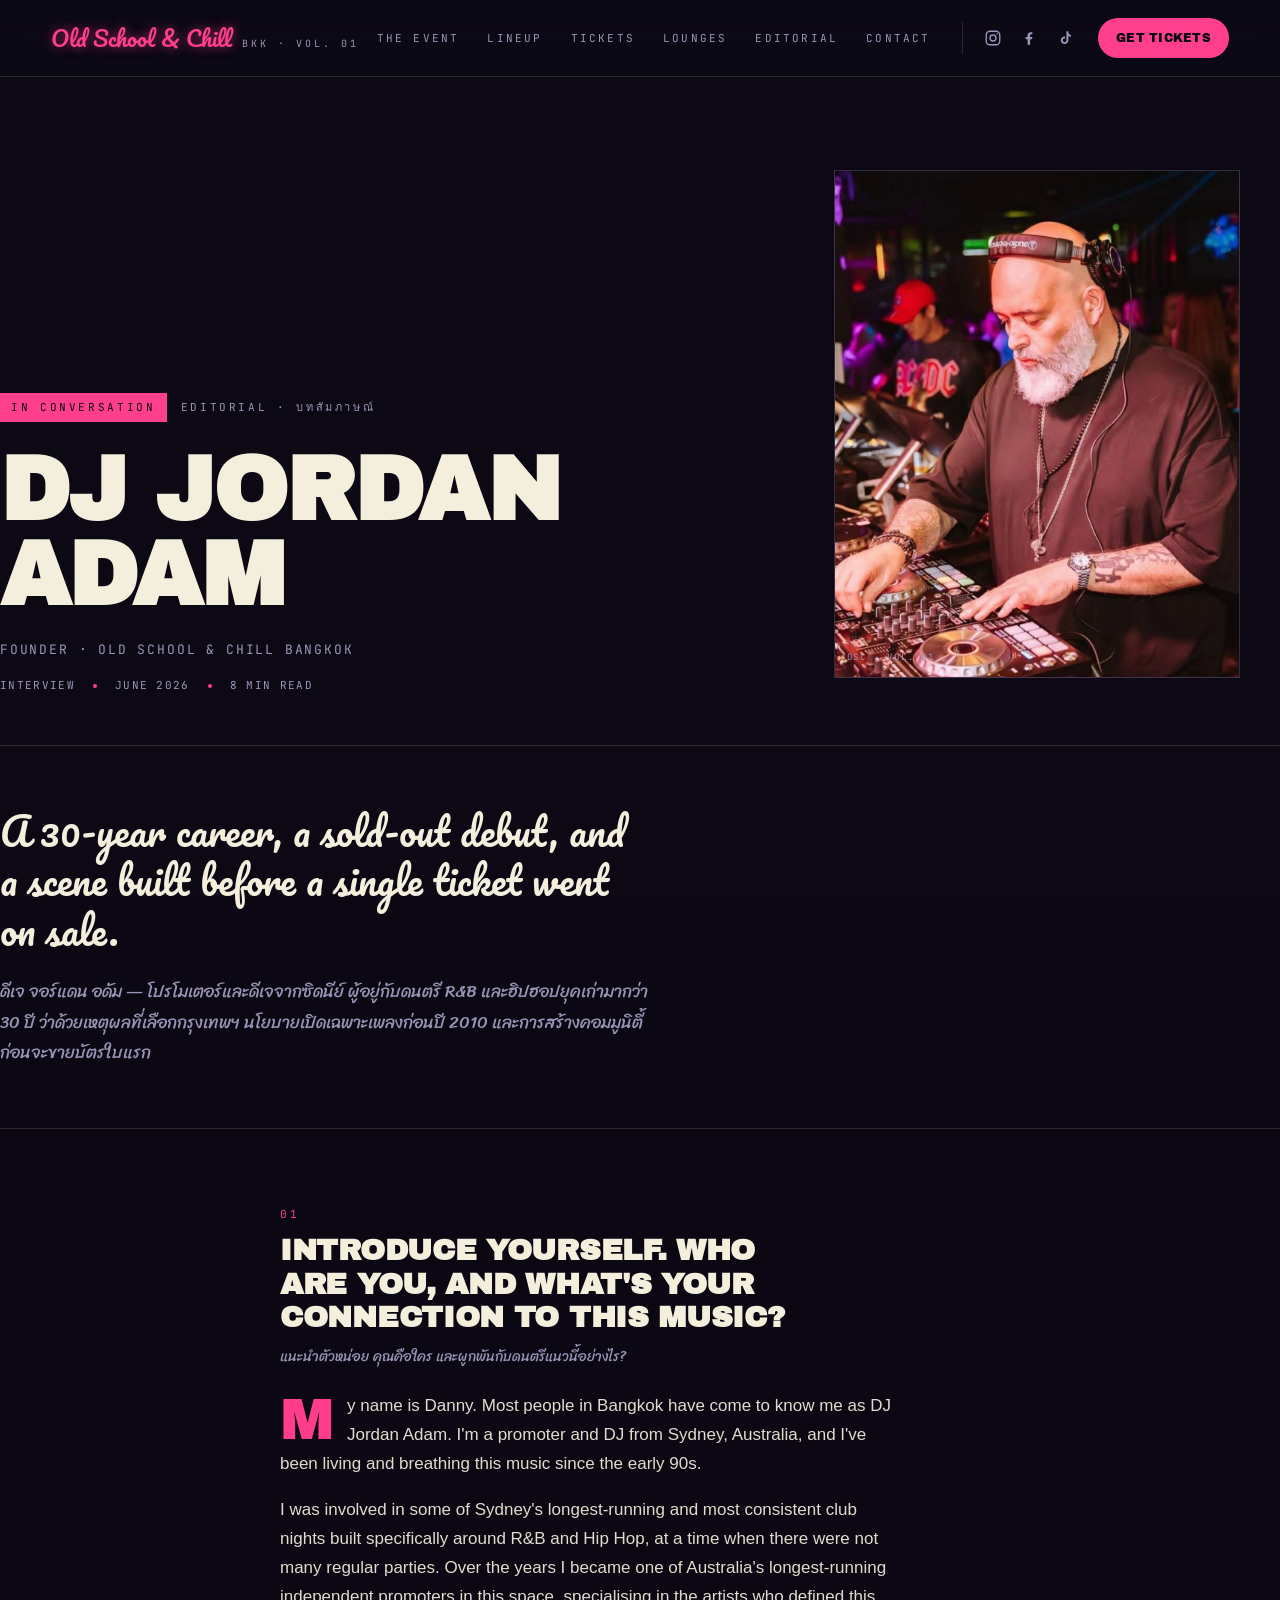
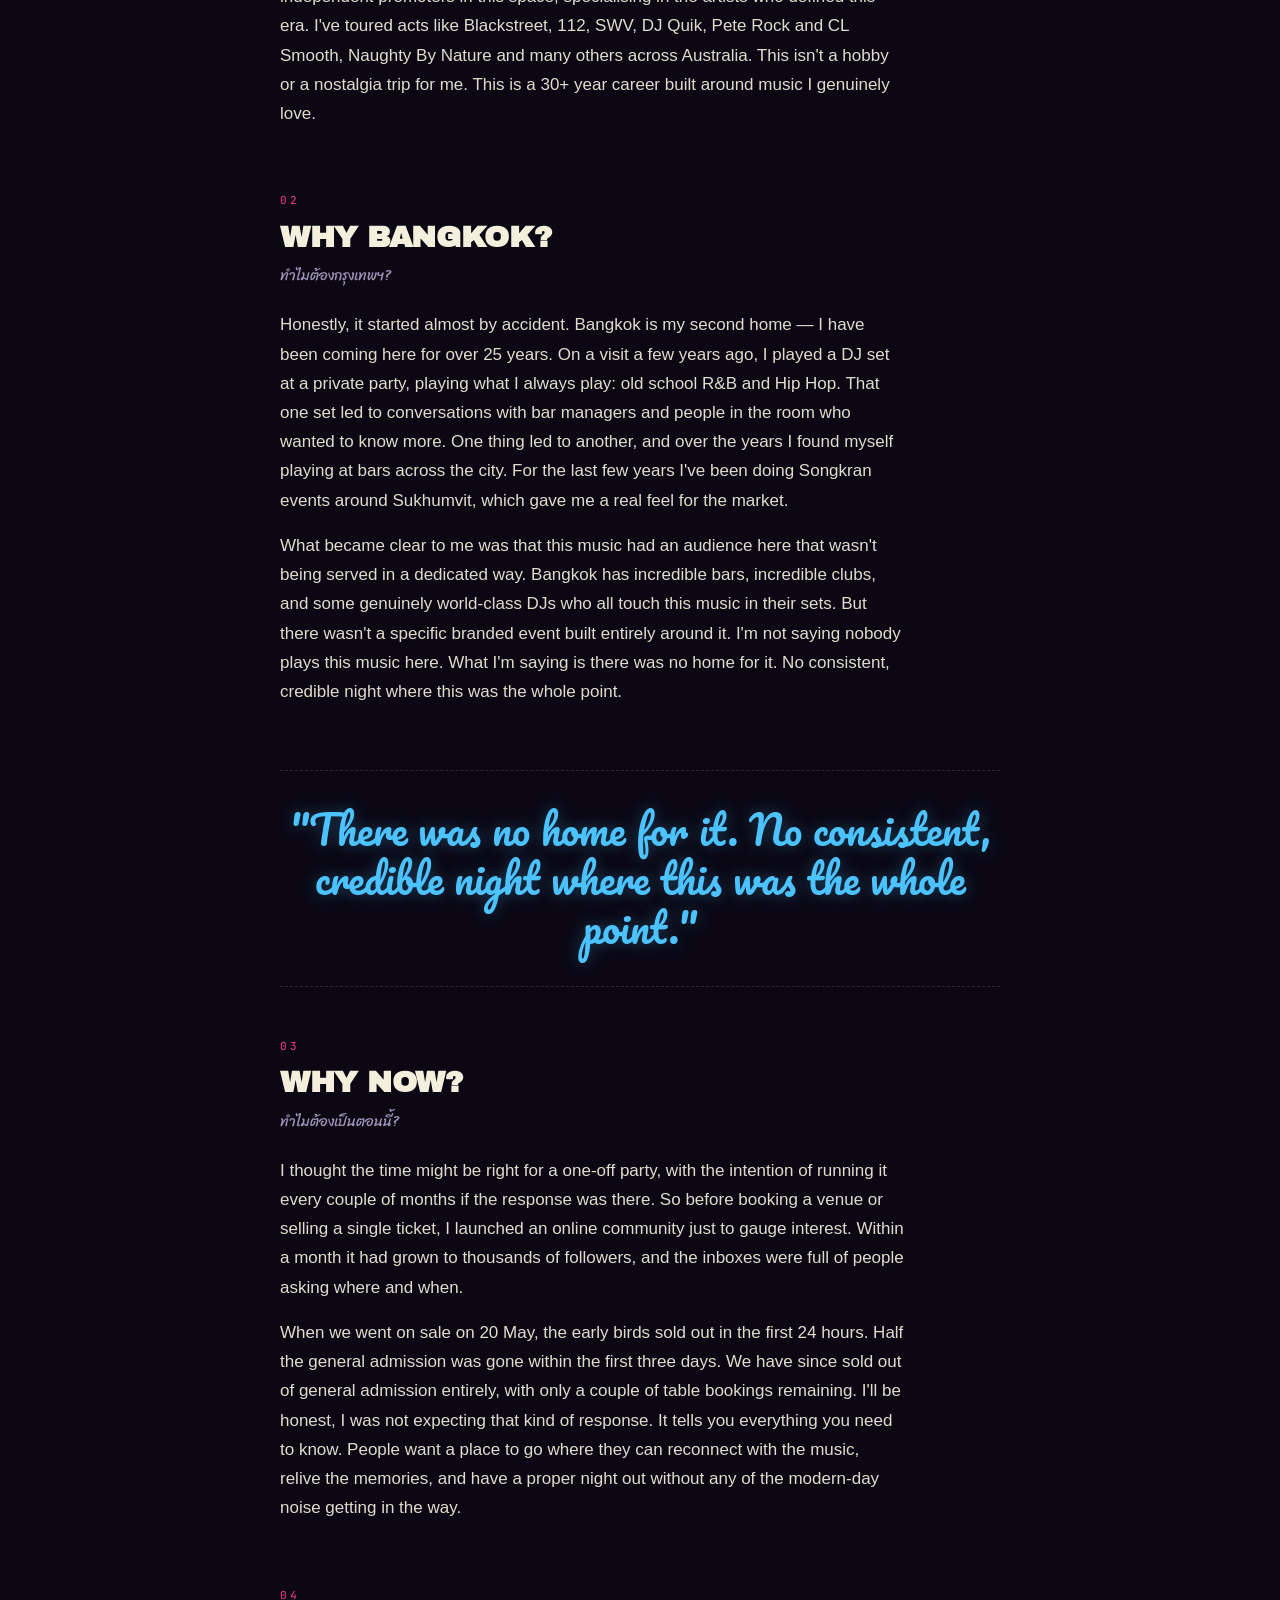
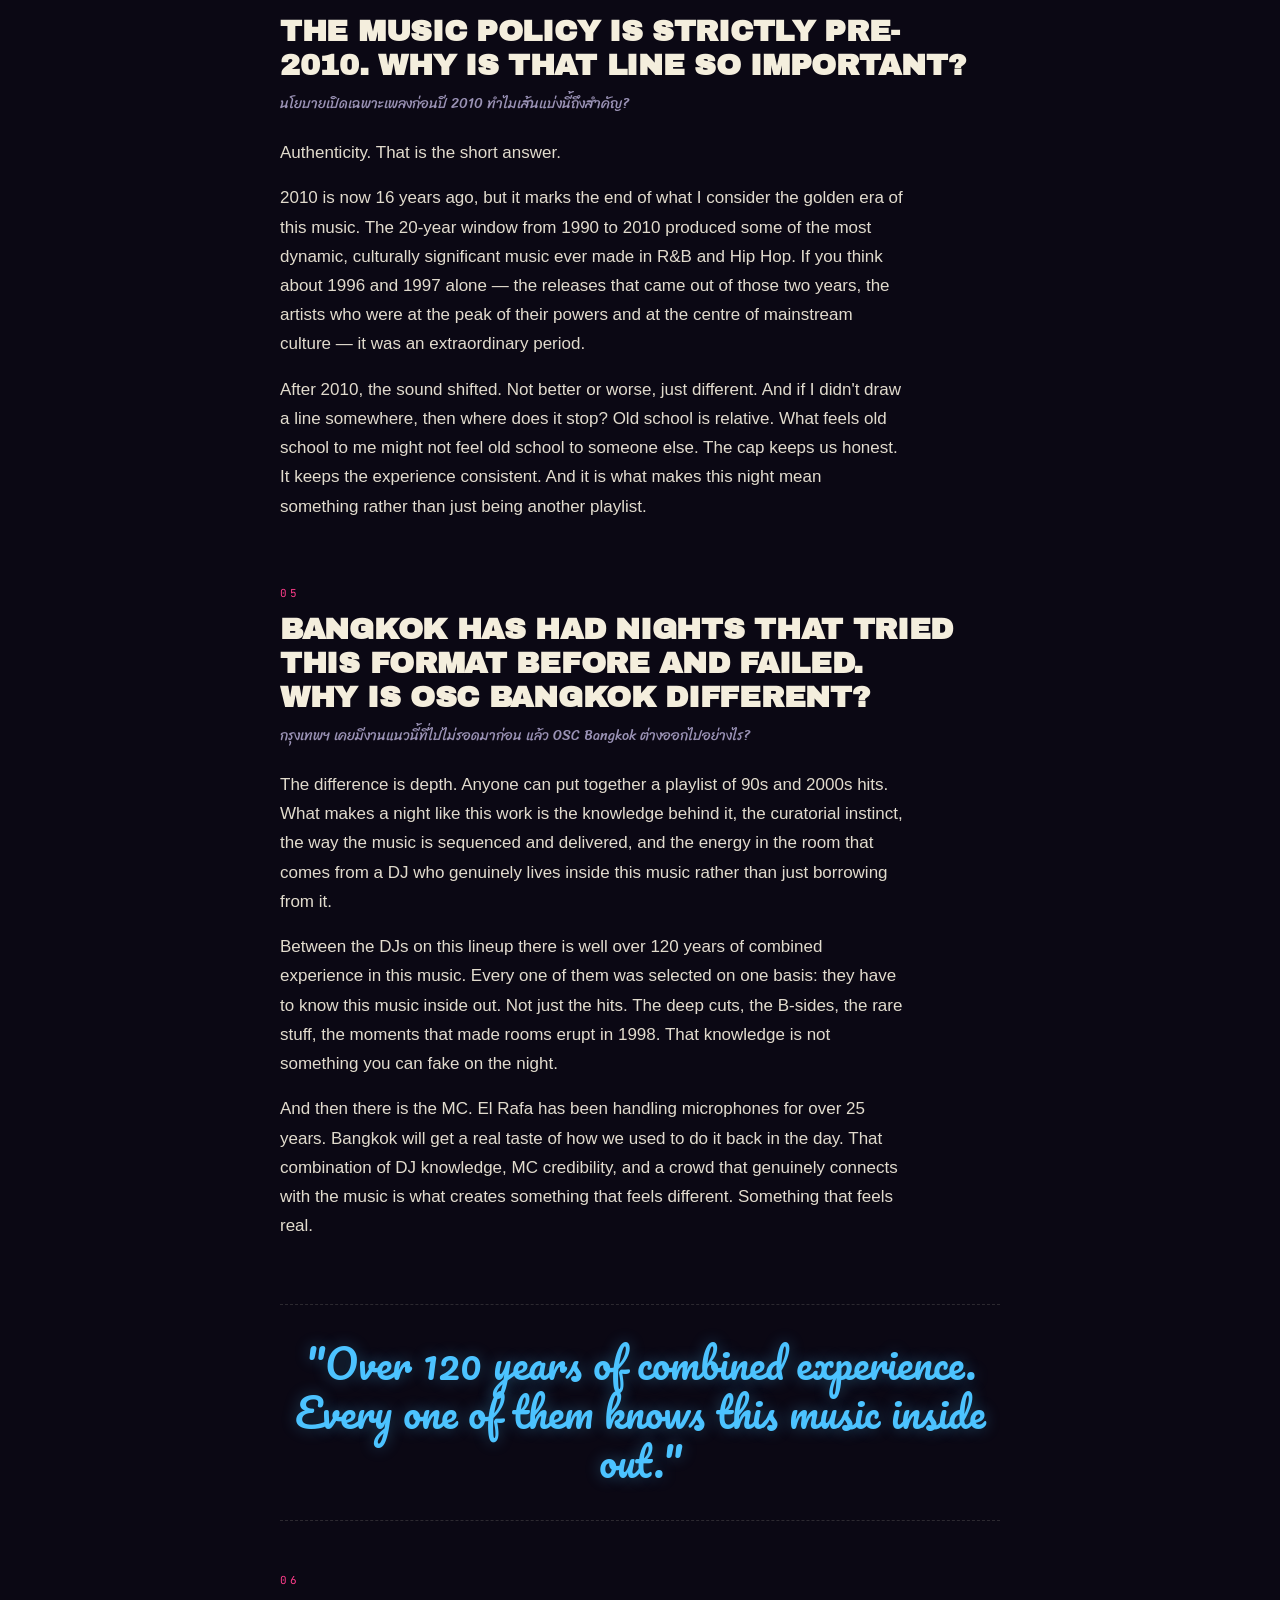
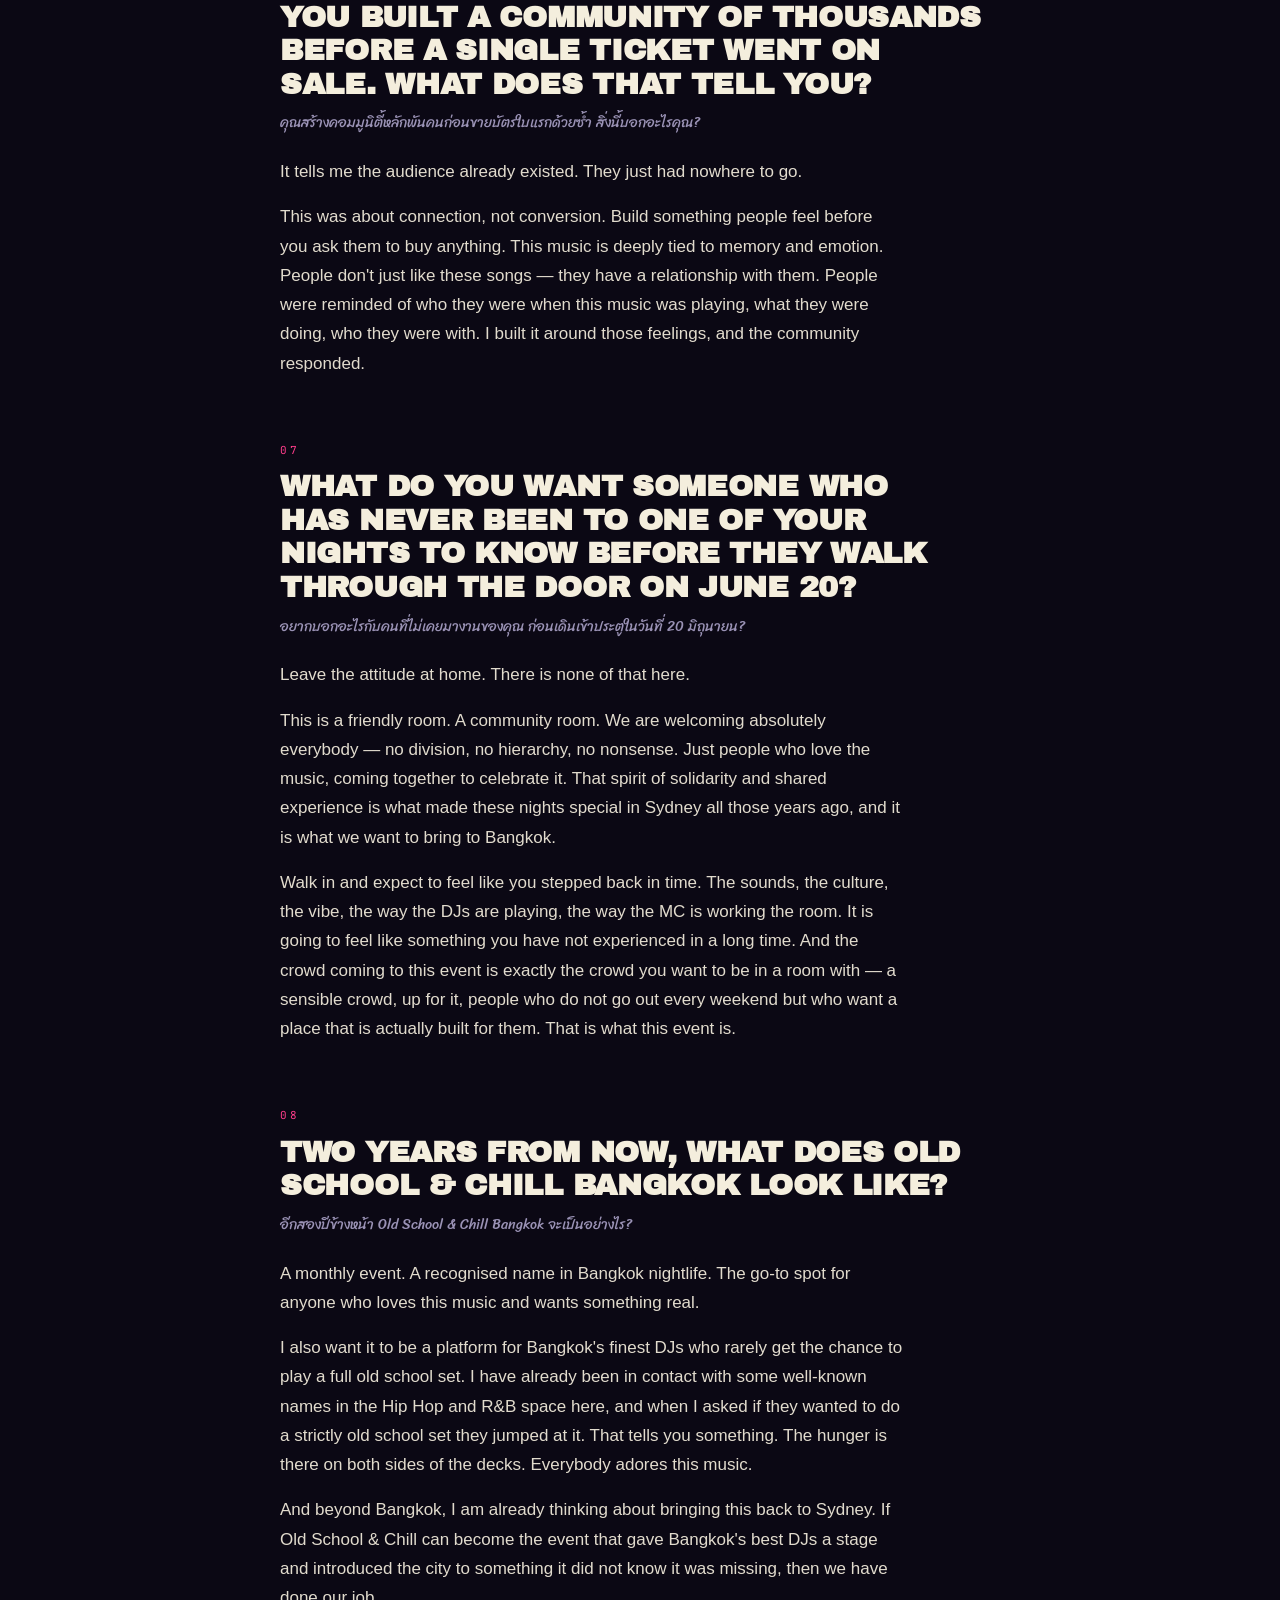
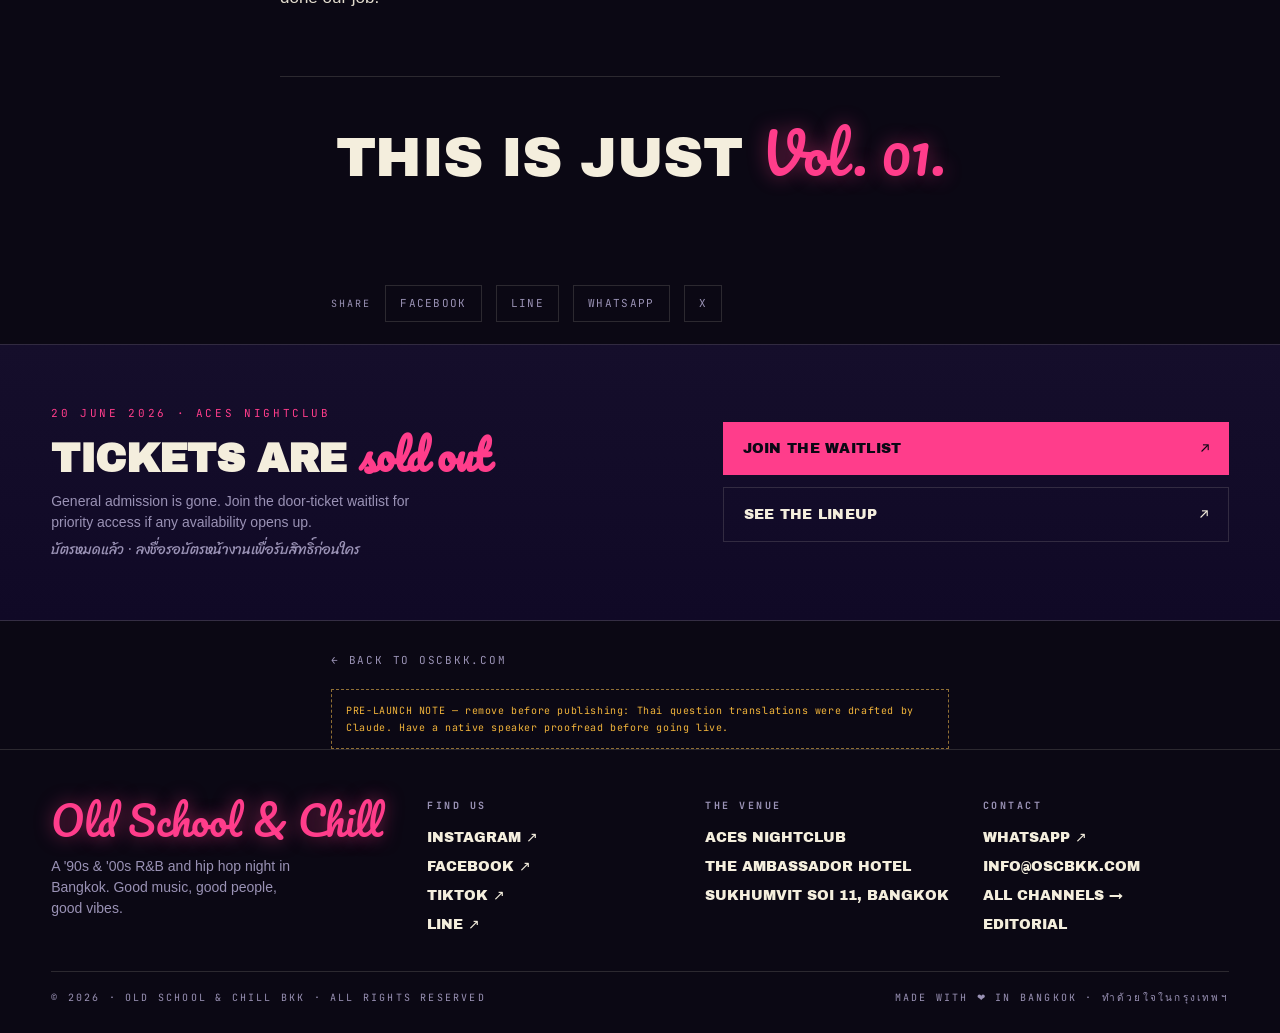
==== in-conversation.html @ 30280c10 "article fixed" ====
<!doctype html>
<html lang="en">
<head>
<meta charset="utf-8" />
<meta name="viewport" content="width=device-width, initial-scale=1" />
<title>In Conversation: DJ Jordan Adam · Old School &amp; Chill Bangkok</title>
<meta name="description" content="An interview with Danny Bazzi — DJ Jordan Adam — founder of Old School & Chill Bangkok. On a 30-year career, why Bangkok, the strictly pre-2010 music policy, and building a scene before selling a single ticket." />

<link rel="canonical" href="https://oscbkk.com/in-conversation" />

<!-- Favicon -->
<link rel="icon" type="image/svg+xml" href="assets/favicon.svg?v=3" />
<link rel="icon" type="image/png" sizes="32x32" href="assets/favicon-32.png?v=3" />
<link rel="apple-touch-icon" href="assets/apple-touch-icon.png?v=3" />
<link rel="mask-icon" href="assets/favicon.svg?v=3" color="#ff3d8b" />

<!-- Open Graph -->
<meta property="og:type" content="article" />
<meta property="og:site_name" content="Old School &amp; Chill BKK" />
<meta property="og:url" content="https://oscbkk.com/in-conversation" />
<meta property="og:title" content="In Conversation: DJ Jordan Adam — Founder, Old School &amp; Chill Bangkok" />
<meta property="og:description" content="On a 30-year career, why Bangkok, the strictly pre-2010 music policy, and building a scene before selling a single ticket." />
<meta property="og:image" content="https://oscbkk.com/assets/poster.png" />
<meta property="og:locale" content="en_US" />
<meta property="og:locale:alternate" content="th_TH" />

<meta name="twitter:card" content="summary_large_image" />
<meta name="twitter:title" content="In Conversation: DJ Jordan Adam — Founder, Old School &amp; Chill Bangkok" />
<meta name="twitter:description" content="On a 30-year career, why Bangkok, and the strictly pre-2010 music policy." />
<meta name="twitter:image" content="https://oscbkk.com/assets/poster.png" />

<meta name="theme-color" content="#0b0814" />

<link rel="preconnect" href="https://fonts.googleapis.com" />
<link rel="preconnect" href="https://fonts.gstatic.com" crossorigin />
<link href="https://fonts.googleapis.com/css2?family=Archivo+Black&family=Sriracha&family=Pacifico&family=JetBrains+Mono:wght@400;500&display=swap" rel="stylesheet" />

<link rel="stylesheet" href="styles.css" />

<!-- Meta Pixel -->
<script>
!function(f,b,e,v,n,t,s)
{if(f.fbq)return;n=f.fbq=function(){n.callMethod?
n.callMethod.apply(n,arguments):n.queue.push(arguments)};
if(!f._fbq)f._fbq=n;n.push=n;n.loaded=!0;n.version='2.0';
n.queue=[];t=b.createElement(e);t.async=!0;
t.src=v;s=b.getElementsByTagName(e)[0];
s.parentNode.insertBefore(t,s)}(window, document,'script',
'https://connect.facebook.net/en_US/fbevents.js');
fbq('init', '1342318294454589');
fbq('track', 'PageView');
</script>
<noscript><img height="1" width="1" style="display:none"
src="https://www.facebook.com/tr?id=1342318294454589&ev=PageView&noscript=1"
alt="" /></noscript>
<!-- End Meta Pixel -->

<style>
/* ====== EDITORIAL / IN CONVERSATION — page-scoped ====== */
.ed-wrap { max-width: 1320px; margin: 0 auto; padding: 0 var(--pad-x); }

/* progress bar */
.ed-progress {
  position: fixed; top: 0; left: 0; height: 3px; width: 0%;
  background: var(--accent);
  box-shadow: 0 0 12px color-mix(in srgb, var(--accent) 70%, transparent);
  z-index: 60;
  transition: width 0.1s linear;
}

/* ---- HERO ---- */
.ed-hero {
  display: grid;
  grid-template-columns: 1.5fr 1fr;
  gap: clamp(28px, 5vw, 72px);
  align-items: end;
  padding: clamp(40px, 6vw, 90px) 0 clamp(32px, 4vw, 56px);
  border-bottom: 1px solid var(--line);
}
@media (max-width: 880px) { .ed-hero { grid-template-columns: 1fr; gap: 28px; } }

.ed-hero__eyebrow {
  display: flex; align-items: center; gap: 14px; flex-wrap: wrap;
  margin-bottom: 26px;
}
.ed-hero__eyebrow .tag {
  font-family: "JetBrains Mono", monospace;
  font-size: 11px; letter-spacing: 0.24em; text-transform: uppercase;
  color: #0b0814; background: var(--accent); padding: 6px 11px;
}
.ed-hero__eyebrow .ser {
  font-family: "JetBrains Mono", monospace;
  font-size: 11px; letter-spacing: 0.24em; text-transform: uppercase;
  color: var(--ink-dim);
}
.ed-hero__title {
  font-family: "Archivo Black", sans-serif;
  text-transform: uppercase;
  font-size: clamp(40px, 7vw, 92px);
  line-height: 0.95;
  letter-spacing: -0.02em;
  margin: 0;
  text-wrap: balance;
}
.ed-hero__title em {
  font-family: "Pacifico", cursive;
  font-style: normal;
  text-transform: none;
  display: block;
  font-size: 0.62em;
  letter-spacing: 0;
  color: var(--accent);
  text-shadow: 0 0 22px color-mix(in srgb, var(--accent) 45%, transparent);
  margin-top: 0.12em;
}
.ed-hero__role {
  font-family: "JetBrains Mono", monospace;
  font-size: 13px; letter-spacing: 0.14em; text-transform: uppercase;
  color: var(--ink-dim);
  margin: 22px 0 0;
}
.ed-hero__byline {
  display: flex; gap: 18px; flex-wrap: wrap; align-items: center;
  margin-top: 18px;
  font-family: "JetBrains Mono", monospace;
  font-size: 11px; letter-spacing: 0.12em; text-transform: uppercase;
  color: var(--ink-dim);
}
.ed-hero__byline .dot { width: 4px; height: 4px; border-radius: 50%; background: var(--accent); }

/* portrait placeholder */
.ed-portrait {
  position: relative;
  aspect-ratio: 4 / 5;
  border: 1px solid var(--line);
  background:
    radial-gradient(120% 90% at 50% 0%, rgba(255,61,139,0.10), transparent 60%),
    linear-gradient(180deg, #181030, #0e0a20);
  display: grid; place-items: center; text-align: center;
  overflow: hidden;
}
.ed-portrait img { position: absolute; inset: 0; width: 100%; height: 100%; object-fit: cover; }
.ed-portrait__ph {
  display: flex; flex-direction: column; align-items: center; gap: 10px; padding: 20px;
}
.ed-portrait__ph .mk {
  font-family: "Archivo Black", sans-serif; text-transform: uppercase;
  font-size: 13px; letter-spacing: 0.06em; color: var(--ink);
}
.ed-portrait__ph .sub {
  font-family: "JetBrains Mono", monospace; font-size: 10px;
  letter-spacing: 0.18em; text-transform: uppercase; color: var(--ink-dim);
  max-width: 22ch; line-height: 1.6;
}
.ed-portrait__corner {
  position: absolute; bottom: 12px; left: 12px;
  font-family: "JetBrains Mono", monospace; font-size: 9px;
  letter-spacing: 0.2em; text-transform: uppercase; color: var(--ink-dim);
}

/* ---- STANDFIRST ---- */
.ed-standfirst {
  padding: clamp(34px, 5vw, 60px) 0;
  border-bottom: 1px solid var(--line);
}
.ed-standfirst p {
  max-width: 30ch;
  font-family: "Pacifico", cursive;
  font-size: clamp(22px, 3vw, 38px);
  line-height: 1.3;
  color: var(--ink);
  margin: 0;
}
.ed-standfirst .th {
  font-family: "Sriracha", cursive;
  font-size: clamp(14px, 1.6vw, 17px);
  line-height: 1.8;
  color: var(--ink-dim);
  max-width: 60ch;
  margin: 22px 0 0;
}

/* ---- ARTICLE BODY ---- */
.ed-article {
  max-width: 720px;
  margin: 0 auto;
  padding: clamp(40px, 6vw, 80px) 0 clamp(48px, 6vw, 90px);
}
.ed-qa { margin-bottom: clamp(40px, 5vw, 64px); }
.ed-qa:last-of-type { margin-bottom: 0; }

.ed-q {
  position: relative;
  padding-left: 0;
  margin: 0 0 22px;
}
.ed-q__num {
  font-family: "JetBrains Mono", monospace;
  font-size: 11px; letter-spacing: 0.24em; text-transform: uppercase;
  color: var(--accent);
  display: block; margin-bottom: 12px;
}
.ed-q__en {
  font-family: "Archivo Black", sans-serif;
  text-transform: uppercase;
  font-size: clamp(21px, 2.6vw, 30px);
  line-height: 1.12;
  letter-spacing: -0.01em;
  color: var(--ink);
  margin: 0;
  text-wrap: balance;
}
.ed-q__th {
  font-family: "Sriracha", cursive;
  font-size: 14px; line-height: 1.7;
  color: var(--ink-dim);
  margin: 10px 0 0;
}
.ed-a p {
  font-size: 17px;
  line-height: 1.72;
  color: color-mix(in srgb, var(--ink) 92%, transparent);
  margin: 0 0 16px;
  max-width: 66ch;
}
.ed-a p:last-child { margin-bottom: 0; }
.ed-a strong { font-family: "Archivo Black", sans-serif; font-weight: 400; }

/* lead-in cap on first answer line */
.ed-a--lead > p:first-child::first-letter {
  font-family: "Archivo Black", sans-serif;
  font-size: 3.4em;
  line-height: 0.78;
  float: left;
  padding: 6px 12px 0 0;
  color: var(--accent);
}

/* pull quote */
.ed-pull {
  margin: clamp(34px, 4vw, 52px) 0;
  padding: clamp(22px, 3vw, 34px) 0;
  border-top: 1px dashed var(--line);
  border-bottom: 1px dashed var(--line);
  text-align: center;
}
.ed-pull p {
  font-family: "Pacifico", cursive;
  font-size: clamp(24px, 3.4vw, 40px);
  line-height: 1.22;
  color: var(--accent-2);
  text-shadow: 0 0 16px color-mix(in srgb, var(--accent-2) 32%, transparent);
  margin: 0;
  max-width: none;
}

/* closing flourish */
.ed-close {
  text-align: center;
  padding: clamp(30px, 4vw, 48px) 0 0;
  margin-top: clamp(34px, 4vw, 52px);
  border-top: 1px solid var(--line);
}
.ed-close .big {
  font-family: "Archivo Black", sans-serif;
  text-transform: uppercase;
  font-size: clamp(28px, 4.5vw, 56px);
  line-height: 0.98;
  letter-spacing: -0.01em;
  margin: 0;
}
.ed-close .big em {
  font-family: "Pacifico", cursive; font-style: normal; text-transform: none;
  color: var(--accent);
  text-shadow: 0 0 20px color-mix(in srgb, var(--accent) 45%, transparent);
}

/* ---- FACT / CTA BAND ---- */
.ed-cta {
  border-top: 1px solid var(--line);
  border-bottom: 1px solid var(--line);
  background: linear-gradient(180deg, #150e2b, #100926);
}
.ed-cta__inner {
  max-width: 1320px; margin: 0 auto; padding: clamp(36px, 5vw, 60px) var(--pad-x);
  display: grid; grid-template-columns: 1.2fr 1fr; gap: clamp(28px, 5vw, 64px);
  align-items: center;
}
@media (max-width: 820px) { .ed-cta__inner { grid-template-columns: 1fr; gap: 26px; } }
.ed-cta__k {
  font-family: "JetBrains Mono", monospace; font-size: 11px;
  letter-spacing: 0.24em; text-transform: uppercase; color: var(--accent);
  margin-bottom: 14px;
}
.ed-cta__h {
  font-family: "Archivo Black", sans-serif; text-transform: uppercase;
  font-size: clamp(24px, 3.4vw, 40px); line-height: 1.0; letter-spacing: -0.01em;
  margin: 0 0 12px;
}
.ed-cta__h em { font-family: "Pacifico", cursive; font-style: normal; text-transform: none; color: var(--accent); }
.ed-cta__sub { color: var(--ink-dim); font-size: 14px; margin: 0; max-width: 46ch; }
.ed-cta__sub .th { font-family: "Sriracha", cursive; display: block; margin-top: 6px; }
.ed-cta__btns { display: flex; flex-direction: column; gap: 12px; }
.ed-btn {
  display: flex; align-items: center; justify-content: space-between; gap: 14px;
  font-family: "Archivo Black", sans-serif; text-transform: uppercase;
  font-size: 14px; letter-spacing: 0.02em;
  padding: 16px 20px;
  transition: transform 0.15s, filter 0.15s;
}
.ed-btn--primary { background: var(--accent); color: #0b0814; }
.ed-btn--primary:hover { filter: brightness(1.08); transform: translateY(-1px); }
.ed-btn--ghost { border: 1px solid var(--line); color: var(--ink); }
.ed-btn--ghost:hover { border-color: var(--accent); color: var(--accent); }
.ed-btn .arr { font-family: "JetBrains Mono", monospace; }

/* details rail */
.ed-facts { display: flex; flex-direction: column; }
.ed-fact {
  display: grid; grid-template-columns: 92px 1fr; gap: 14px;
  padding: 9px 0; border-bottom: 1px dashed var(--line);
}
.ed-fact:last-child { border-bottom: 0; }
.ed-fact .k {
  font-family: "JetBrains Mono", monospace; font-size: 10px;
  letter-spacing: 0.2em; text-transform: uppercase; color: var(--ink-dim); align-self: center;
}
.ed-fact .v { font-size: 13px; color: var(--ink); line-height: 1.4; }

/* share row */
.ed-share {
  display: flex; align-items: center; gap: 14px; flex-wrap: wrap;
  max-width: 720px; margin: 0 auto;
  padding: 22px var(--pad-x);
}
.ed-share .lbl {
  font-family: "JetBrains Mono", monospace; font-size: 10px;
  letter-spacing: 0.2em; text-transform: uppercase; color: var(--ink-dim);
}
.ed-share a {
  font-family: "JetBrains Mono", monospace; font-size: 11px;
  letter-spacing: 0.12em; text-transform: uppercase; color: var(--ink-dim);
  padding: 9px 14px; border: 1px solid var(--line);
  transition: color 0.15s, border-color 0.15s;
}
.ed-share a:hover { color: var(--accent); border-color: var(--accent); }

/* back link */
.ed-back {
  max-width: 720px; margin: 0 auto; padding: 26px var(--pad-x) 0;
}
.ed-back a {
  font-family: "JetBrains Mono", monospace; font-size: 11px;
  letter-spacing: 0.16em; text-transform: uppercase; color: var(--ink-dim);
  transition: color 0.15s;
}
.ed-back a:hover { color: var(--accent); }

/* proofing note (remove before launch) */
.ed-proof {
  max-width: 720px; margin: 0 auto; padding: 0 var(--pad-x);
}
.ed-proof span {
  display: block; margin-top: 18px; padding: 12px 14px;
  border: 1px dashed color-mix(in srgb, var(--gold) 50%, var(--line));
  font-family: "JetBrains Mono", monospace; font-size: 10px;
  letter-spacing: 0.06em; line-height: 1.7; color: var(--gold);
}
</style>
</head>
<body>

<div class="ed-progress" id="edProgress"></div>

<!-- NAV (mirrors main site, links resolve back to index.html) -->
<nav class="nav">
  <a class="nav__brand" href="index.html" style="display:flex;align-items:baseline;gap:10px;">
    <span class="mark">Old School &amp; Chill</span>
    <span class="sub">BKK · Vol. 01</span>
  </a>
  <div class="nav__links">
    <a href="index.html#night">The Event</a>
    <a href="index.html#lineup">Lineup</a>
    <a href="index.html#tickets">Tickets</a>
    <a href="index.html#lounges">Lounges</a>
    <a href="in-conversation.html" aria-current="page">Editorial</a>
    <a href="index.html#contact">Contact</a>
  </div>
  <div class="nav__socials" aria-label="Follow us">
    <a class="nav__social" href="https://instagram.com/oldschoolchillbkk" target="_blank" rel="noopener" aria-label="Instagram">
      <svg width="18" height="18" viewBox="0 0 24 24" fill="none" stroke="currentColor" stroke-width="1.8" aria-hidden="true">
        <rect x="3" y="3" width="18" height="18" rx="5"></rect>
        <circle cx="12" cy="12" r="4"></circle>
        <circle cx="17.5" cy="6.5" r="1" fill="currentColor" stroke="none"></circle>
      </svg>
    </a>
    <a class="nav__social" href="https://facebook.com/oldschoolchillbkk" target="_blank" rel="noopener" aria-label="Facebook">
      <svg width="18" height="18" viewBox="0 0 24 24" fill="currentColor" aria-hidden="true">
        <path d="M13.5 21v-7.5h2.5l.4-3h-2.9V8.6c0-.9.3-1.5 1.6-1.5H16.5V4.3a22 22 0 0 0-2.4-.1c-2.4 0-4 1.4-4 4v2.3H7.5v3h2.6V21h3.4z"></path>
      </svg>
    </a>
    <a class="nav__social" href="https://tiktok.com/@oldschoolchillbkk" target="_blank" rel="noopener" aria-label="TikTok">
      <svg width="18" height="18" viewBox="0 0 24 24" fill="currentColor" aria-hidden="true">
        <path d="M16.5 3h-2.6v12.1c0 1.4-1.1 2.5-2.5 2.5s-2.5-1.1-2.5-2.5 1.1-2.5 2.5-2.5c.3 0 .5 0 .8.1V10c-.3 0-.5-.1-.8-.1-2.8 0-5.1 2.3-5.1 5.1S8.6 20.1 11.4 20.1s5.1-2.3 5.1-5.1V9.4c1 .7 2.2 1.1 3.5 1.1V7.9c-1.9 0-3.5-1.6-3.5-3.5V3z"></path>
      </svg>
    </a>
  </div>
  <a class="nav__cta" href="https://megatix.in.th/events/oscbkk" target="_blank" rel="noopener">Get Tickets</a>
</nav>

<main>
  <!-- HERO -->
  <header class="ed-hero ed-wrap">
    <div class="ed-hero__head">
      <div class="ed-hero__eyebrow">
        <span class="tag">In Conversation</span>
        <span class="ser">Editorial · บทสัมภาษณ์</span>
      </div>
      <h1 class="ed-hero__title">
        DJ Jordan Adam
      </h1>
      <p class="ed-hero__role">Founder · Old School &amp; Chill Bangkok</p>
      <div class="ed-hero__byline">
        <span>Interview</span>
        <span class="dot"></span>
        <span>June 2026</span>
        <span class="dot"></span>
        <span>8 min read</span>
      </div>
    </div>
    <figure class="ed-portrait" id="portrait">
      <img src="assets/danny.jpg?v=1" alt="DJ Jordan Adam on the decks at Aces Nightclub, Bangkok" />
      <span class="ed-portrait__corner">OSC · Vol. 01</span>
    </figure>
  </header>

  <!-- STANDFIRST -->
  <section class="ed-standfirst ed-wrap">
    <p>A 30-year career, a sold-out debut, and a scene built before a single ticket went on sale.</p>
    <p class="th">ดีเจ จอร์แดน อดัม — โปรโมเตอร์และดีเจจากซิดนีย์ ผู้อยู่กับดนตรี R&amp;B และฮิปฮอปยุคเก่ามากว่า 30 ปี ว่าด้วยเหตุผลที่เลือกกรุงเทพฯ นโยบายเปิดเฉพาะเพลงก่อนปี 2010 และการสร้างคอมมูนิตี้ก่อนจะขายบัตรใบแรก</p>
  </section>

  <!-- ARTICLE -->
  <article class="ed-article">

    <div class="ed-qa">
      <div class="ed-q">
        <span class="ed-q__num">01</span>
        <h2 class="ed-q__en">Introduce yourself. Who are you, and what's your connection to this music?</h2>
        <p class="ed-q__th">แนะนำตัวหน่อย คุณคือใคร และผูกพันกับดนตรีแนวนี้อย่างไร?</p>
      </div>
      <div class="ed-a ed-a--lead">
        <p>My name is Danny. Most people in Bangkok have come to know me as DJ Jordan Adam. I'm a promoter and DJ from Sydney, Australia, and I've been living and breathing this music since the early 90s.</p>
        <p>I was involved in some of Sydney's longest-running and most consistent club nights built specifically around R&amp;B and Hip Hop, at a time when there were not many regular parties. Over the years I became one of Australia's longest-running independent promoters in this space, specialising in the artists who defined this era. I've toured acts like Blackstreet, 112, SWV, DJ Quik, Pete Rock and CL Smooth, Naughty By Nature and many others across Australia. This isn't a hobby or a nostalgia trip for me. This is a 30+ year career built around music I genuinely love.</p>
      </div>
    </div>

    <div class="ed-qa">
      <div class="ed-q">
        <span class="ed-q__num">02</span>
        <h2 class="ed-q__en">Why Bangkok?</h2>
        <p class="ed-q__th">ทำไมต้องกรุงเทพฯ?</p>
      </div>
      <div class="ed-a">
        <p>Honestly, it started almost by accident. Bangkok is my second home — I have been coming here for over 25 years. On a visit a few years ago, I played a DJ set at a private party, playing what I always play: old school R&amp;B and Hip Hop. That one set led to conversations with bar managers and people in the room who wanted to know more. One thing led to another, and over the years I found myself playing at bars across the city. For the last few years I've been doing Songkran events around Sukhumvit, which gave me a real feel for the market.</p>
        <p>What became clear to me was that this music had an audience here that wasn't being served in a dedicated way. Bangkok has incredible bars, incredible clubs, and some genuinely world-class DJs who all touch this music in their sets. But there wasn't a specific branded event built entirely around it. I'm not saying nobody plays this music here. What I'm saying is there was no home for it. No consistent, credible night where this was the whole point.</p>
      </div>
    </div>

    <div class="ed-pull">
      <p>"There was no home for it. No consistent, credible night where this was the whole point."</p>
    </div>

    <div class="ed-qa">
      <div class="ed-q">
        <span class="ed-q__num">03</span>
        <h2 class="ed-q__en">Why now?</h2>
        <p class="ed-q__th">ทำไมต้องเป็นตอนนี้?</p>
      </div>
      <div class="ed-a">
        <p>I thought the time might be right for a one-off party, with the intention of running it every couple of months if the response was there. So before booking a venue or selling a single ticket, I launched an online community just to gauge interest. Within a month it had grown to thousands of followers, and the inboxes were full of people asking where and when.</p>
        <p>When we went on sale on 20 May, the early birds sold out in the first 24 hours. Half the general admission was gone within the first three days. We have since sold out of general admission entirely, with only a couple of table bookings remaining. I'll be honest, I was not expecting that kind of response. It tells you everything you need to know. People want a place to go where they can reconnect with the music, relive the memories, and have a proper night out without any of the modern-day noise getting in the way.</p>
      </div>
    </div>

    <div class="ed-qa">
      <div class="ed-q">
        <span class="ed-q__num">04</span>
        <h2 class="ed-q__en">The music policy is strictly pre-2010. Why is that line so important?</h2>
        <p class="ed-q__th">นโยบายเปิดเฉพาะเพลงก่อนปี 2010 ทำไมเส้นแบ่งนี้ถึงสำคัญ?</p>
      </div>
      <div class="ed-a">
        <p>Authenticity. That is the short answer.</p>
        <p>2010 is now 16 years ago, but it marks the end of what I consider the golden era of this music. The 20-year window from 1990 to 2010 produced some of the most dynamic, culturally significant music ever made in R&amp;B and Hip Hop. If you think about 1996 and 1997 alone — the releases that came out of those two years, the artists who were at the peak of their powers and at the centre of mainstream culture — it was an extraordinary period.</p>
        <p>After 2010, the sound shifted. Not better or worse, just different. And if I didn't draw a line somewhere, then where does it stop? Old school is relative. What feels old school to me might not feel old school to someone else. The cap keeps us honest. It keeps the experience consistent. And it is what makes this night mean something rather than just being another playlist.</p>
      </div>
    </div>

    <div class="ed-qa">
      <div class="ed-q">
        <span class="ed-q__num">05</span>
        <h2 class="ed-q__en">Bangkok has had nights that tried this format before and failed. Why is OSC Bangkok different?</h2>
        <p class="ed-q__th">กรุงเทพฯ เคยมีงานแนวนี้ที่ไปไม่รอดมาก่อน แล้ว OSC Bangkok ต่างออกไปอย่างไร?</p>
      </div>
      <div class="ed-a">
        <p>The difference is depth. Anyone can put together a playlist of 90s and 2000s hits. What makes a night like this work is the knowledge behind it, the curatorial instinct, the way the music is sequenced and delivered, and the energy in the room that comes from a DJ who genuinely lives inside this music rather than just borrowing from it.</p>
        <p>Between the DJs on this lineup there is well over 120 years of combined experience in this music. Every one of them was selected on one basis: they have to know this music inside out. Not just the hits. The deep cuts, the B-sides, the rare stuff, the moments that made rooms erupt in 1998. That knowledge is not something you can fake on the night.</p>
        <p>And then there is the MC. El Rafa has been handling microphones for over 25 years. Bangkok will get a real taste of how we used to do it back in the day. That combination of DJ knowledge, MC credibility, and a crowd that genuinely connects with the music is what creates something that feels different. Something that feels real.</p>
      </div>
    </div>

    <div class="ed-pull">
      <p>"Over 120 years of combined experience. Every one of them knows this music inside out."</p>
    </div>

    <div class="ed-qa">
      <div class="ed-q">
        <span class="ed-q__num">06</span>
        <h2 class="ed-q__en">You built a community of thousands before a single ticket went on sale. What does that tell you?</h2>
        <p class="ed-q__th">คุณสร้างคอมมูนิตี้หลักพันคนก่อนขายบัตรใบแรกด้วยซ้ำ สิ่งนี้บอกอะไรคุณ?</p>
      </div>
      <div class="ed-a">
        <p>It tells me the audience already existed. They just had nowhere to go.</p>
        <p>This was about connection, not conversion. Build something people feel before you ask them to buy anything. This music is deeply tied to memory and emotion. People don't just like these songs — they have a relationship with them. People were reminded of who they were when this music was playing, what they were doing, who they were with. I built it around those feelings, and the community responded.</p>
      </div>
    </div>

    <div class="ed-qa">
      <div class="ed-q">
        <span class="ed-q__num">07</span>
        <h2 class="ed-q__en">What do you want someone who has never been to one of your nights to know before they walk through the door on June 20?</h2>
        <p class="ed-q__th">อยากบอกอะไรกับคนที่ไม่เคยมางานของคุณ ก่อนเดินเข้าประตูในวันที่ 20 มิถุนายน?</p>
      </div>
      <div class="ed-a">
        <p>Leave the attitude at home. There is none of that here.</p>
        <p>This is a friendly room. A community room. We are welcoming absolutely everybody — no division, no hierarchy, no nonsense. Just people who love the music, coming together to celebrate it. That spirit of solidarity and shared experience is what made these nights special in Sydney all those years ago, and it is what we want to bring to Bangkok.</p>
        <p>Walk in and expect to feel like you stepped back in time. The sounds, the culture, the vibe, the way the DJs are playing, the way the MC is working the room. It is going to feel like something you have not experienced in a long time. And the crowd coming to this event is exactly the crowd you want to be in a room with — a sensible crowd, up for it, people who do not go out every weekend but who want a place that is actually built for them. That is what this event is.</p>
      </div>
    </div>

    <div class="ed-qa">
      <div class="ed-q">
        <span class="ed-q__num">08</span>
        <h2 class="ed-q__en">Two years from now, what does Old School &amp; Chill Bangkok look like?</h2>
        <p class="ed-q__th">อีกสองปีข้างหน้า Old School &amp; Chill Bangkok จะเป็นอย่างไร?</p>
      </div>
      <div class="ed-a">
        <p>A monthly event. A recognised name in Bangkok nightlife. The go-to spot for anyone who loves this music and wants something real.</p>
        <p>I also want it to be a platform for Bangkok's finest DJs who rarely get the chance to play a full old school set. I have already been in contact with some well-known names in the Hip Hop and R&amp;B space here, and when I asked if they wanted to do a strictly old school set they jumped at it. That tells you something. The hunger is there on both sides of the decks. Everybody adores this music.</p>
        <p>And beyond Bangkok, I am already thinking about bringing this back to Sydney. If Old School &amp; Chill can become the event that gave Bangkok's best DJs a stage and introduced the city to something it did not know it was missing, then we have done our job.</p>
      </div>
    </div>

    <div class="ed-close">
      <p class="big">This is just <em>Vol. 01.</em></p>
    </div>

  </article>

  <!-- SHARE -->
  <div class="ed-share">
    <span class="lbl">Share</span>
    <a href="https://www.facebook.com/sharer/sharer.php?u=https://oscbkk.com/in-conversation" target="_blank" rel="noopener">Facebook</a>
    <a href="https://line.me/R/share?text=In%20Conversation%3A%20DJ%20Jordan%20Adam%20%E2%80%94%20https%3A%2F%2Foscbkk.com%2Fin-conversation" target="_blank" rel="noopener">LINE</a>
    <a href="https://api.whatsapp.com/send?text=In%20Conversation%3A%20DJ%20Jordan%20Adam%20https%3A%2F%2Foscbkk.com%2Fin-conversation" target="_blank" rel="noopener">WhatsApp</a>
    <a href="https://twitter.com/intent/tweet?text=In%20Conversation%3A%20DJ%20Jordan%20Adam&url=https://oscbkk.com/in-conversation" target="_blank" rel="noopener">X</a>
  </div>

  <!-- CTA / FACTS -->
  <section class="ed-cta">
    <div class="ed-cta__inner">
      <div>
        <div class="ed-cta__k">20 June 2026 · Aces Nightclub</div>
        <h2 class="ed-cta__h">Tickets are <em>sold out</em></h2>
        <p class="ed-cta__sub">General admission is gone. Join the door-ticket waitlist for priority access if any availability opens up.
          <span class="th">บัตรหมดแล้ว · ลงชื่อรอบัตรหน้างานเพื่อรับสิทธิ์ก่อนใคร</span>
        </p>
      </div>
      <div class="ed-cta__btns">
        <a class="ed-btn ed-btn--primary" href="index.html#waitlist">Join the waitlist <span class="arr">↗</span></a>
        <a class="ed-btn ed-btn--ghost" href="index.html#lineup">See the lineup <span class="arr">↗</span></a>
      </div>
    </div>
  </section>

  <!-- BACK -->
  <div class="ed-back">
    <a href="index.html">← Back to oscbkk.com</a>
  </div>

  <div class="ed-proof">
    <span>PRE-LAUNCH NOTE — remove before publishing: Thai question translations were drafted by Claude. Have a native speaker proofread before going live.</span>
  </div>
</main>

<!-- FOOTER (mirrors main site) -->
<footer class="foot">
  <div class="foot__top">
    <div class="foot__brand">
      <div class="mark">Old School &amp; Chill</div>
      <p>A '90s &amp; '00s R&amp;B and hip hop night in Bangkok. Good music, good people, good vibes.</p>
    </div>
    <div class="foot__col">
      <h4>Find Us</h4>
      <ul>
        <li><a href="https://instagram.com/oldschoolchillbkk" target="_blank" rel="noopener">Instagram ↗</a></li>
        <li><a href="https://facebook.com/oldschoolchillbkk" target="_blank" rel="noopener">Facebook ↗</a></li>
        <li><a href="https://tiktok.com/@oldschoolchillbkk" target="_blank" rel="noopener">TikTok ↗</a></li>
        <li><a href="https://line.me/R/ti/p/@oldschoolchillbkk" target="_blank" rel="noopener">LINE ↗</a></li>
      </ul>
    </div>
    <div class="foot__col">
      <h4>The Venue</h4>
      <ul>
        <li>Aces Nightclub</li>
        <li>The Ambassador Hotel</li>
        <li>Sukhumvit Soi 11, Bangkok</li>
      </ul>
    </div>
    <div class="foot__col">
      <h4>Contact</h4>
      <ul>
        <li><a href="https://wa.me/61488846198" target="_blank" rel="noopener">WhatsApp ↗</a></li>
        <li><a href="mailto:info@oscbkk.com">info@oscbkk.com</a></li>
        <li><a href="index.html#contact">All channels →</a></li>
        <li><a href="in-conversation.html">Editorial</a></li>
      </ul>
    </div>
  </div>
  <div class="foot__bottom">
    <span>© 2026 · Old School &amp; Chill BKK · All rights reserved</span>
    <span>Made with ❤ in Bangkok · ทำด้วยใจในกรุงเทพฯ</span>
  </div>
</footer>

<script>
// reading progress bar
(function () {
  var bar = document.getElementById('edProgress');
  function update() {
    var h = document.documentElement;
    var max = h.scrollHeight - h.clientHeight;
    var pct = max > 0 ? (h.scrollTop || document.body.scrollTop) / max * 100 : 0;
    bar.style.width = pct + '%';
  }
  window.addEventListener('scroll', update, { passive: true });
  window.addEventListener('resize', update);
  update();
})();
</script>

</body>
</html>
---- styles.css ----
/* ===== Old School & Chill BKK ===== */
:root {
  --bg: #0b0814;
  --bg-2: #14102a;
  --ink: #f4eedd;
  --ink-dim: #9a92b5;
  --line: rgba(244, 238, 221, 0.14);
  --accent: #ff3d8b;          /* magenta neon (overridable) */
  --accent-2: #4cc3ff;        /* cyan neon */
  --gold: #f3b53b;
  --grid: 12px;
  --pad-x: clamp(20px, 4vw, 64px);
  --section-pad: clamp(48px, 6vw, 96px);
  --radius: 14px;
  --noise-opacity: 0.06;
}

[data-density="compact"]  { --section-pad: clamp(32px, 4vw, 64px); --grid: 8px; }
[data-density="spacious"] { --section-pad: clamp(72px, 9vw, 140px); --grid: 16px; }

* { box-sizing: border-box; }
html, body { margin: 0; padding: 0; }
html { scroll-behavior: smooth; }
body {
  background: var(--bg);
  color: var(--ink);
  font-family: "Helvetica Neue", Helvetica, Arial, sans-serif;
  font-size: 16px;
  line-height: 1.5;
  -webkit-font-smoothing: antialiased;
  overflow-x: hidden;
}

a { color: inherit; text-decoration: none; }
img { display: block; max-width: 100%; }

/* Grain overlay */
body::before {
  content: "";
  position: fixed; inset: 0;
  pointer-events: none;
  z-index: 100;
  background-image: url("data:image/svg+xml;utf8,<svg viewBox='0 0 200 200' xmlns='http://www.w3.org/2000/svg'><filter id='n'><feTurbulence type='fractalNoise' baseFrequency='0.9' numOctaves='2' stitchTiles='stitch'/><feColorMatrix values='0 0 0 0 1  0 0 0 0 1  0 0 0 0 1  0 0 0 0.6 0'/></filter><rect width='100%' height='100%' filter='url(%23n)' opacity='1'/></svg>");
  opacity: var(--noise-opacity);
  mix-blend-mode: overlay;
}

/* Typography */
.script { font-family: "Pacifico", cursive; font-weight: 400; }
.display { font-family: "Archivo Black", Impact, sans-serif; font-weight: 400; letter-spacing: -0.005em; text-transform: uppercase; }
.mono { font-family: "JetBrains Mono", ui-monospace, Menlo, monospace; }
.thai { font-family: "Sriracha", cursive; letter-spacing: 0; }
.thai.display { font-family: "Sriracha", cursive; font-weight: 700; letter-spacing: 0.02em; }

/* Utilities */
.container { max-width: 1320px; margin: 0 auto; padding: 0 var(--pad-x); }
.eyebrow {
  font-family: "JetBrains Mono", monospace;
  font-size: 11px;
  letter-spacing: 0.22em;
  text-transform: uppercase;
  color: var(--ink-dim);
}
.divider {
  border: 0;
  border-top: 1px solid var(--line);
  margin: 0;
}

/* ====== NAV ====== */
.nav {
  position: sticky; top: 0; z-index: 50;
  display: flex; justify-content: space-between; align-items: center;
  padding: 18px var(--pad-x);
  background: linear-gradient(to bottom, rgba(11, 8, 20, 0.9), rgba(11, 8, 20, 0.55));
  backdrop-filter: blur(14px);
  -webkit-backdrop-filter: blur(14px);
  border-bottom: 1px solid var(--line);
}
.nav__brand {
  display: flex; align-items: baseline; gap: 10px;
}
.nav__brand .mark {
  font-family: "Pacifico", cursive;
  font-size: 22px;
  line-height: 1.2;
  color: var(--accent);
  text-shadow: 0 0 12px color-mix(in srgb, var(--accent) 60%, transparent);
}
.nav__brand .sub {
  font-family: "JetBrains Mono", monospace;
  font-size: 10px;
  letter-spacing: 0.3em;
  text-transform: uppercase;
  color: var(--ink-dim);
}
.nav__links {
  display: flex; gap: 28px;
}
.nav__links a {
  font-family: "JetBrains Mono", monospace;
  font-size: 11px;
  letter-spacing: 0.2em;
  text-transform: uppercase;
  color: var(--ink-dim);
  transition: color 0.2s;
}
.nav__links a:hover { color: var(--ink); }
.nav__cta {
  font-family: "Archivo Black", sans-serif;
  text-transform: uppercase;
  letter-spacing: 0.02em;
  font-size: 12px;
  padding: 11px 18px;
  border-radius: 999px;
  background: var(--accent);
  color: #0b0814;
  transition: transform 0.15s;
}
.nav__cta:hover { transform: translateY(-1px); }

@media (max-width: 760px) {
  .nav__links { display: none; }
}

/* ====== HERO ====== */
.hero {
  position: relative;
  display: block;
  background: #050309;
}
.hero__image {
  display: block;
  width: 100%;
  height: auto;
  max-height: calc(100vh - 64px);
  object-fit: cover;
  object-position: center center;
  background: #050309;
}

@media (max-width: 760px) {
  .hero__image {
    max-height: none;
    aspect-ratio: auto;
    object-fit: contain;
    background: #050309;
  }
}

.hero__stack, .hero__logo, .hero__photo, .hero__photo-wrap, .hero__photo-fade, .hero__scrim, .hero__topbar { display: none; }

.hero__cta {
  display: flex; justify-content: center; gap: 14px; flex-wrap: wrap;
  padding: 24px var(--pad-x) 36px;
  background: var(--bg);
}
.hero__btn {
  font-family: "Archivo Black", sans-serif;
  text-transform: uppercase;
  letter-spacing: 0.02em;
  font-size: 13px;
  padding: 14px 26px;
  border-radius: 999px;
  transition: transform 0.15s, background 0.2s, color 0.2s;
  white-space: nowrap;
}
.hero__btn:hover { transform: translateY(-1px); }
.hero__btn--primary {
  background: var(--accent);
  color: #0b0814;
  box-shadow: 0 0 32px color-mix(in srgb, var(--accent) 50%, transparent);
}
.hero__btn--ghost {
  background: rgba(11,8,20,0.55);
  backdrop-filter: blur(8px);
  border: 1px solid rgba(244,238,221,0.4);
  color: var(--ink);
}
.hero__btn--ghost:hover { background: rgba(11,8,20,0.8); border-color: var(--ink); }

.hero__bottom {
  display: grid;
  grid-template-columns: repeat(4, 1fr);
  border-top: 1px solid var(--line);
  border-bottom: 1px solid var(--line);
  padding: 0 var(--pad-x);
  background: rgba(11, 8, 20, 0.95);
  backdrop-filter: blur(12px);
  -webkit-backdrop-filter: blur(12px);
  position: relative;
  z-index: 1;
}
.hero__bottom .cell {
  padding: 22px 18px;
  border-right: 1px solid var(--line);
  display: flex; flex-direction: column; gap: 6px;
}
.hero__bottom .cell:last-child { border-right: 0; }
.hero__bottom .cell .k {
  font-family: "JetBrains Mono", monospace;
  font-size: 10px;
  letter-spacing: 0.25em;
  text-transform: uppercase;
  color: var(--ink-dim);
}
.hero__bottom .cell .v {
  font-family: "Archivo Black", sans-serif;
  font-size: clamp(15px, 1.6vw, 21px);
  letter-spacing: 0;
  text-transform: uppercase;
  line-height: 1.15;
}
.hero__bottom .cell .vth {
  font-family: "Sriracha", cursive;
  font-size: 12px;
  color: var(--ink-dim);
}

@media (max-width: 760px) {
  .hero__bottom { grid-template-columns: 1fr 1fr; }
  .hero__bottom .cell:nth-child(2) { border-right: 0; }
  .hero__bottom .cell:nth-child(1), .hero__bottom .cell:nth-child(2) { border-bottom: 1px solid var(--line); }
}

/* ====== MARQUEE ====== */
.marquee {
  border-top: 1px solid var(--line);
  border-bottom: 1px solid var(--line);
  background: var(--bg);
  overflow: hidden;
  padding: 18px 0;
  position: relative;
}
.marquee__track {
  display: flex;
  gap: 48px;
  white-space: nowrap;
  animation: marquee 38s linear infinite;
  width: max-content;
}
[data-motion="off"] .marquee__track { animation: none; }
[data-motion="heavy"] .marquee__track { animation-duration: 22s; }

.marquee__item {
  font-family: "Archivo Black", sans-serif;
  text-transform: uppercase;
  font-size: clamp(20px, 2.4vw, 32px);
  letter-spacing: -0.005em;
  color: var(--ink);
  display: inline-flex; align-items: center; gap: 48px;
}
.marquee__item .star {
  color: var(--accent);
  font-family: "Pacifico", cursive;
  font-size: 1.3em;
  text-shadow: 0 0 10px var(--accent);
}
.marquee__item .alt { color: var(--accent-2); }

@keyframes marquee {
  from { transform: translateX(0); }
  to   { transform: translateX(-50%); }
}

/* ====== SECTION HEADER ====== */
.section {
  padding: var(--section-pad) 0;
  position: relative;
}
.section__head {
  display: grid;
  grid-template-columns: 1fr 2fr;
  gap: 32px;
  align-items: end;
  padding-bottom: 36px;
  border-bottom: 1px solid var(--line);
  margin-bottom: 48px;
}
.section__head .num {
  font-family: "Archivo Black", sans-serif;
  font-size: clamp(56px, 8vw, 120px);
  line-height: 0.85;
  color: transparent;
  -webkit-text-stroke: 1px var(--ink-dim);
  letter-spacing: -0.02em;
}
.section__head .titles { display: flex; flex-direction: column; gap: 6px; }
.section__head .title {
  font-family: "Archivo Black", sans-serif;
  font-size: clamp(30px, 4.2vw, 58px);
  line-height: 1;
  text-transform: uppercase;
  letter-spacing: -0.01em;
}
.section__head .title em {
  font-family: "Pacifico", cursive;
  font-style: normal;
  text-transform: none;
  letter-spacing: 0;
  color: var(--accent);
  font-size: 1.1em;
  font-weight: 400;
}
.section__head .titles .thai {
  font-family: "Sriracha", cursive;
  font-size: 16px;
  color: var(--ink-dim);
}
@media (max-width: 760px) {
  .section__head { grid-template-columns: 1fr; }
}

/* ====== THE NIGHT (intro) ====== */
.intro {
  display: grid;
  grid-template-columns: 1.1fr 1fr;
  gap: 64px;
  align-items: start;
}
.intro__body p {
  font-size: 17px;
  line-height: 1.6;
  color: var(--ink);
  margin: 0 0 14px;
  max-width: 60ch;
}
.intro__lede {
  font-size: 22px !important;
  line-height: 1.35 !important;
  color: var(--ink) !important;
  font-weight: 500;
  margin-bottom: 22px !important;
}
.intro__body p.thai {
  color: var(--ink-dim);
  font-size: 17px;
  line-height: 1.6;
}
.intro__pull {
  font-family: "Pacifico", cursive;
  font-size: clamp(40px, 5vw, 64px);
  line-height: 1;
  color: var(--accent);
  text-shadow: 0 0 14px color-mix(in srgb, var(--accent) 50%, transparent);
  margin-top: 28px;
}
.intro__card {
  background: linear-gradient(180deg, rgba(255,255,255,0.04), rgba(255,255,255,0.01));
  border: 1px solid var(--line);
  border-radius: var(--radius);
  padding: 28px;
  display: grid;
  gap: 18px;
}
.intro__card .row {
  display: grid;
  grid-template-columns: 90px 1fr;
  gap: 16px;
  padding-bottom: 14px;
  border-bottom: 1px dashed var(--line);
}
.intro__card .row:last-child { border-bottom: 0; padding-bottom: 0; }
.intro__card .k {
  font-family: "JetBrains Mono", monospace;
  font-size: 10px;
  letter-spacing: 0.22em;
  text-transform: uppercase;
  color: var(--ink-dim);
  align-self: center;
}
.intro__card .v {
  font-family: "Archivo Black", sans-serif;
  text-transform: uppercase;
  font-size: 15px;
  letter-spacing: 0;
  line-height: 1.2;
}
.intro__card .v small {
  display: block;
  font-family: "Sriracha", cursive;
  font-weight: 400;
  font-size: 12px;
  letter-spacing: 0;
  color: var(--ink-dim);
  text-transform: none;
  margin-top: 2px;
}

@media (max-width: 760px) {
  .intro { grid-template-columns: 1fr; gap: 36px; }
}

/* ====== LINEUP (tease) ====== */
.lineup {
  display: grid;
  grid-template-columns: 1.4fr 1fr;
  gap: 56px;
  align-items: start;
}
@media (max-width: 880px) {
  .lineup { grid-template-columns: 1fr; }
  .mixtape { max-width: 520px; }
}

.lineup__tease {
  position: relative;
  border: 1px solid var(--line);
  border-radius: 18px;
  padding: 40px 36px 36px;
  background:
    radial-gradient(ellipse at top right, color-mix(in srgb, var(--accent) 14%, transparent), transparent 60%),
    linear-gradient(180deg, rgba(255,255,255,0.04), rgba(255,255,255,0.01));
  overflow: hidden;
}
.lineup__tease::before {
  content: "";
  position: absolute;
  inset: 12px;
  border: 1px dashed rgba(244, 238, 221, 0.12);
  border-radius: 12px;
  pointer-events: none;
}

.lineup__stamp {
  position: absolute;
  top: 22px; right: 26px;
  display: flex; flex-direction: column; align-items: flex-end;
  font-family: "Archivo Black", sans-serif;
  text-transform: uppercase;
  line-height: 0.85;
  letter-spacing: -0.02em;
  transform: rotate(6deg);
  z-index: 1;
}
.lineup__stamp-row {
  font-size: 22px;
  color: rgba(244, 238, 221, 0.18);
  -webkit-text-stroke: 1px rgba(244, 238, 221, 0.35);
  padding: 2px 10px;
  border: 2px solid rgba(244, 238, 221, 0.25);
  border-radius: 6px;
  margin-bottom: 4px;
}
.lineup__stamp-row--accent {
  color: var(--accent);
  -webkit-text-stroke: 1px var(--accent);
  border-color: var(--accent);
  text-shadow: 0 0 12px color-mix(in srgb, var(--accent) 40%, transparent);
}

.lineup__copy { position: relative; max-width: 56ch; }

.lineup__kicker {
  font-family: "JetBrains Mono", monospace;
  font-size: 11px;
  letter-spacing: 0.25em;
  text-transform: uppercase;
  color: var(--accent);
  margin: 0 0 14px;
}
.lineup__hero {
  font-family: "Archivo Black", sans-serif;
  text-transform: uppercase;
  font-size: clamp(28px, 3.4vw, 44px);
  letter-spacing: -0.01em;
  line-height: 1;
  margin: 0 0 18px;
}
.lineup__hero em {
  font-family: "Pacifico", cursive;
  font-style: normal;
  text-transform: none;
  color: var(--accent);
  font-size: 0.95em;
  letter-spacing: 0;
}
.lineup__body {
  font-size: 16px;
  line-height: 1.6;
  color: var(--ink);
  margin: 0 0 12px;
}
.lineup__body em { font-style: italic; color: var(--ink-dim); }
.lineup__thai {
  font-family: "Sriracha", cursive;
  font-size: 15px;
  line-height: 1.55;
  color: var(--ink-dim);
  margin: 0 0 26px;
}

.lineup__cards {
  display: grid;
  grid-template-columns: repeat(3, 1fr);
  gap: 12px;
  margin-bottom: 26px;
}
@media (max-width: 540px) { .lineup__cards { grid-template-columns: 1fr; } }
.lineup__card {
  position: relative;
  border: 1px solid var(--line);
  border-radius: 12px;
  padding: 14px 14px 14px 14px;
  background: rgba(11, 8, 20, 0.4);
  min-height: 92px;
  display: flex; flex-direction: column; gap: 4px;
}
.lineup__card-k {
  font-family: "JetBrains Mono", monospace;
  font-size: 10px;
  letter-spacing: 0.22em;
  text-transform: uppercase;
  color: var(--ink-dim);
}
.lineup__card-v {
  font-family: "Archivo Black", sans-serif;
  font-size: 14px;
  text-transform: uppercase;
  letter-spacing: -0.01em;
  line-height: 1.15;
  color: var(--ink);
}
.lineup__card-q {
  position: absolute;
  right: 12px; bottom: 6px;
  font-family: "Pacifico", cursive;
  font-size: 38px;
  line-height: 1;
  color: var(--accent);
  text-shadow: 0 0 12px color-mix(in srgb, var(--accent) 40%, transparent);
}

.lineup__actions { display: flex; gap: 10px; flex-wrap: wrap; }
.lineup__btn {
  font-family: "Archivo Black", sans-serif;
  text-transform: uppercase;
  letter-spacing: 0.02em;
  font-size: 12px;
  padding: 12px 22px;
  border-radius: 999px;
  transition: transform .15s, background .2s;
}
.lineup__btn:hover { transform: translateY(-1px); }
.lineup__btn--primary { background: var(--accent); color: #0b0814; }
.lineup__btn--ghost {
  background: transparent; color: var(--ink);
  border: 1px solid var(--ink);
}
.lineup__btn--ghost:hover { background: var(--ink); color: #0b0814; }

.mixtape__caption {
  margin: 12px 0 0;
  font-family: "JetBrains Mono", monospace;
  font-size: 11px;
  letter-spacing: 0.18em;
  text-transform: uppercase;
  color: var(--ink-dim);
  text-align: center;
}

/* roster */
.lineup__roster {
  list-style: none; margin: 0 0 28px; padding: 0;
  border-top: 1px solid var(--line);
}
.lineup__roster-item {
  display: grid;
  grid-template-columns: 44px 1fr auto;
  align-items: baseline;
  gap: 18px;
  padding: 16px 0;
  border-bottom: 1px solid var(--line);
  transition: padding-left .2s;
}
.lineup__roster-item:hover { padding-left: 6px; }
.lineup__roster-n {
  font-family: "JetBrains Mono", monospace;
  font-size: 11px;
  letter-spacing: 0.22em;
  color: var(--ink-dim);
  text-transform: uppercase;
}
.lineup__roster-name {
  font-family: "Archivo Black", sans-serif;
  font-size: clamp(22px, 2.6vw, 32px);
  text-transform: uppercase;
  letter-spacing: -0.01em;
  line-height: 1;
  color: var(--ink);
}
.lineup__roster-flag {
  font-size: 18px;
  letter-spacing: -0.04em;
  line-height: 1;
  white-space: nowrap;
  filter: drop-shadow(0 1px 2px rgba(0,0,0,0.5));
}
.lineup__roster-item--mc .lineup__roster-name {
  font-family: "Pacifico", cursive;
  text-transform: none;
  font-size: clamp(22px, 2.6vw, 30px);
  color: var(--accent-2);
  text-shadow: 0 0 12px color-mix(in srgb, var(--accent-2) 50%, transparent);
}
.lineup__roster-item--mc .lineup__roster-n { color: var(--accent-2); }

.mixtape {
  position: relative;
  background:
    linear-gradient(160deg, color-mix(in srgb, var(--accent) 18%, #15102e) 0%, #0c0820 100%);
  border: 1px solid var(--line);
  border-radius: 18px;
  padding: 18px;
  display: flex; flex-direction: column;
  overflow: hidden;
}
.mixtape__header {
  display: flex; justify-content: space-between; align-items: center;
  gap: 12px;
  padding: 6px 8px 14px;
  border-bottom: 1px dashed color-mix(in srgb, var(--ink-dim) 50%, transparent);
  margin-bottom: 14px;
}
.mixtape__kicker {
  font-family: "Archivo Black", sans-serif;
  text-transform: uppercase;
  font-size: 13px;
  letter-spacing: 0.14em;
  color: var(--ink);
}
.mixtape__meta {
  font-family: "JetBrains Mono", monospace;
  font-size: 10px;
  letter-spacing: 0.25em;
  text-transform: uppercase;
  color: var(--ink-dim);
}
.mixtape__embed {
  position: relative;
  border-radius: 12px;
  overflow: hidden;
  box-shadow: 0 8px 28px rgba(0,0,0,0.45);
}
.mixtape__embed iframe {
  display: block;
  width: 100%;
  border: 0;
}

@media (max-width: 880px) {
  .lineup { grid-template-columns: 1fr; }
  .mixtape { max-width: 520px; }
}

/* ====== TICKETS ====== */
.tickets {
  display: grid;
  grid-template-columns: repeat(3, 1fr);
  max-width: 1080px;
  margin: 0 auto;
  gap: 24px;
}
@media (max-width: 880px) {
  .tickets { grid-template-columns: 1fr; }
}
.ticket {
  position: relative;
  background: linear-gradient(180deg, #1a1234, #100926);
  border: 1px solid var(--line);
  border-radius: 18px;
  padding: 28px;
  display: flex; flex-direction: column; gap: 18px;
  overflow: hidden;
  transition: transform 0.25s, border-color 0.25s;
}
.ticket:hover { transform: translateY(-4px); border-color: color-mix(in srgb, var(--accent) 50%, var(--line)); }
.ticket--featured {
  background:
    radial-gradient(ellipse at top right, color-mix(in srgb, var(--accent) 30%, transparent), transparent 60%),
    linear-gradient(180deg, #20143a, #140a2a);
  border-color: color-mix(in srgb, var(--accent) 40%, transparent);
}
.ticket--featured::after {
  display: none;
}
.ticket__top {
  display: flex; justify-content: space-between; align-items: flex-start;
  border-bottom: 1px dashed var(--line);
  padding-bottom: 16px;
}
.ticket__name {
  font-family: "Archivo Black", sans-serif;
  text-transform: uppercase;
  font-size: 20px;
  letter-spacing: -0.01em;
  line-height: 1.1;
}
.ticket__name small {
  display: block;
  font-family: "Sriracha", cursive;
  font-weight: 400;
  font-size: 12px;
  letter-spacing: 0;
  color: var(--ink-dim);
  margin-top: 4px;
  text-transform: none;
}
.ticket__bar {
  font-family: "JetBrains Mono", monospace;
  font-size: 10px;
  letter-spacing: 0.2em;
  color: var(--ink-dim);
  text-align: right;
}
.ticket__price {
  display: flex; align-items: baseline; gap: 6px;
}
.ticket__price .amt {
  font-family: "Archivo Black", sans-serif;
  font-size: 52px;
  line-height: 1;
  color: var(--ink);
  letter-spacing: -0.02em;
}
.ticket__price .amt--poa {
  font-size: 38px;
  letter-spacing: 0;
  color: var(--accent-2);
  text-shadow: 0 0 12px color-mix(in srgb, var(--accent-2) 35%, transparent);
}
.ticket--featured .ticket__price .amt { color: var(--accent); }
.ticket__price .cur {
  font-family: "JetBrains Mono", monospace;
  font-size: 14px;
  letter-spacing: 0.15em;
  color: var(--ink-dim);
}
.ticket__perks {
  list-style: none; margin: 0; padding: 0;
  display: flex; flex-direction: column; gap: 10px;
  flex: 1;
}
.ticket__perks li {
  display: grid; grid-template-columns: 18px 1fr; gap: 10px;
  font-size: 14px;
  color: var(--ink);
  align-items: start;
}
.ticket__perks li::before {
  content: "✦";
  color: var(--accent);
  font-size: 12px;
  margin-top: 2px;
}
.ticket__cta {
  display: block;
  text-align: center;
  padding: 14px;
  border-radius: 999px;
  background: transparent;
  border: 1px solid var(--ink);
  color: var(--ink);
  font-family: "Archivo Black", sans-serif;
  letter-spacing: 0.02em;
  text-transform: uppercase;
  font-size: 12px;
  white-space: nowrap;
  transition: background 0.2s, color 0.2s;
}
.ticket__cta:hover { background: var(--ink); color: #0b0814; }
.ticket--featured .ticket__cta { background: var(--accent); border-color: var(--accent); color: #0b0814; }
.ticket--featured .ticket__cta:hover { background: transparent; color: var(--accent); }

/* Ticket "tear" stub */
.ticket::before {
  content: "";
  position: absolute;
  left: 50%; top: -10px;
  width: 20px; height: 20px;
  background: var(--bg);
  border-radius: 50%;
  transform: translateX(-50%);
}
.ticket > .ticket__top { margin-top: 6px; }

/* ====== LOUNGES (packages grid) ====== */
.lounges__intro {
  max-width: 64ch;
  margin: 0 0 40px;
}
.lounges__intro p { font-size: 17px; line-height: 1.55; margin: 0 0 12px; }
.lounges__intro p.thai { color: var(--ink-dim); font-family: "Sriracha", cursive; font-size: 15px; }
.lounges__intro-lede {
  font-family: "Archivo Black", sans-serif;
  text-transform: uppercase;
  font-size: clamp(22px, 2.8vw, 32px);
  letter-spacing: -0.01em;
  line-height: 1.05;
  margin: 0 0 16px !important;
  color: var(--ink);
}
.lounges__intro-lede em {
  font-family: "Pacifico", cursive;
  font-style: normal;
  text-transform: none;
  color: var(--accent);
  font-size: 1.05em;
  letter-spacing: 0;
}
.lounges__intro-actions {
  display: flex; gap: 8px; flex-wrap: wrap;
  margin-top: 20px;
}
.lounges__pill {
  background: rgba(11, 8, 20, 0.5);
  border: 1px solid var(--line);
  color: var(--ink);
  font-family: "JetBrains Mono", monospace;
  font-size: 10px;
  letter-spacing: 0.22em;
  text-transform: uppercase;
  padding: 10px 16px;
  border-radius: 999px;
  cursor: pointer;
  transition: border-color .2s, color .2s, background .2s, transform .15s;
  white-space: nowrap;
}
.lounges__pill:hover {
  border-color: var(--accent);
  color: var(--accent);
  background: rgba(11, 8, 20, 0.85);
  transform: translateY(-1px);
}
.lounges__pill--inline { padding: 6px 12px; }

.packages {
  display: grid;
  grid-template-columns: repeat(3, 1fr);
  gap: 18px;
  margin-bottom: 56px;
}
@media (max-width: 1024px) { .packages { grid-template-columns: repeat(2, 1fr); } }
@media (max-width: 640px)  { .packages { grid-template-columns: 1fr; } }

.package {
  position: relative;
  --pkg-accent: var(--accent);
  background:
    linear-gradient(180deg, #1a1234, #0e0822);
  border: 1px solid var(--line);
  border-radius: 18px;
  padding: 22px 22px 22px;
  display: flex; flex-direction: column; gap: 14px;
  overflow: hidden;
  transition: transform .25s, border-color .25s;
}
.package:hover { transform: translateY(-3px); border-color: color-mix(in srgb, var(--pkg-accent) 50%, var(--line)); }
.package--featured {
  background:
    radial-gradient(ellipse at top right, color-mix(in srgb, var(--pkg-accent) 22%, transparent), transparent 60%),
    linear-gradient(180deg, #20143a, #100926);
  border-color: color-mix(in srgb, var(--pkg-accent) 35%, transparent);
}
.package::before {
  content: "";
  position: absolute; left: 0; top: 0; bottom: 0;
  width: 3px;
  background: var(--pkg-accent);
  box-shadow: 0 0 18px var(--pkg-accent);
  opacity: 0.65;
}

.package__head {
  display: flex; flex-direction: column; gap: 4px;
  padding-bottom: 14px;
  border-bottom: 1px dashed var(--line);
}
.package__label-row { display: flex; justify-content: space-between; align-items: center; gap: 10px; }
.package__label {
  font-family: "Archivo Black", sans-serif;
  text-transform: uppercase;
  font-size: 18px;
  letter-spacing: -0.005em;
  line-height: 1;
  color: var(--pkg-accent);
  text-shadow: 0 0 12px color-mix(in srgb, var(--pkg-accent) 35%, transparent);
}
.package__tier {
  font-family: "JetBrains Mono", monospace;
  font-size: 9px;
  letter-spacing: 0.22em;
  text-transform: uppercase;
  color: var(--ink-dim);
  border: 1px solid var(--line);
  padding: 3px 7px;
  border-radius: 999px;
}
.package__sofa {
  font-family: "JetBrains Mono", monospace;
  font-size: 11px;
  letter-spacing: 0.18em;
  text-transform: uppercase;
  color: var(--ink);
  margin-top: 6px;
}
.package__pax {
  font-family: "JetBrains Mono", monospace;
  font-size: 11px;
  letter-spacing: 0.18em;
  text-transform: uppercase;
  color: var(--ink-dim);
}

.package__price {
  display: flex; flex-direction: column; gap: 4px;
  border-top: 1px dashed var(--line);
  padding-top: 12px;
}
.package__price-k {
  font-family: "JetBrains Mono", monospace;
  font-size: 9px;
  letter-spacing: 0.25em;
  text-transform: uppercase;
  color: var(--ink-dim);
}
.package__price-row { display: flex; align-items: baseline; gap: 6px; }
.package__price-perk {
  display: inline-block;
  margin-top: 6px;
  font-family: "JetBrains Mono", monospace;
  font-size: 10px;
  letter-spacing: 0.12em;
  text-transform: uppercase;
  color: var(--pkg-accent);
  line-height: 1.3;
}
.package__price-amt {
  font-family: "Archivo Black", sans-serif;
  font-size: 38px;
  line-height: 1;
  color: var(--ink);
  letter-spacing: -0.02em;
}
.package--featured .package__price-amt { color: var(--pkg-accent); }
.package__price-cur {
  font-family: "JetBrains Mono", monospace;
  font-size: 11px;
  letter-spacing: 0.18em;
  color: var(--ink-dim);
}

/* package inclusions list (clean bullets) */
.package__list {
  list-style: none; margin: 0; padding: 14px 0 0;
  display: flex; flex-direction: column; gap: 9px;
  flex: 1;
  border-top: 1px dashed var(--line);
}
.package__list li {
  position: relative;
  padding-left: 20px;
  font-size: 13px;
  line-height: 1.4;
  color: var(--ink);
}
.package__list li::before {
  content: "✦";
  position: absolute;
  left: 0; top: 1px;
  color: var(--pkg-accent);
  font-size: 11px;
}

/* table package — slightly slimmer feel */
.package--table .package__price-amt { font-size: 32px; }

.package__bottles {
  display: flex; flex-wrap: wrap; gap: 6px;
  padding: 12px 0;
  border-top: 1px dashed var(--line);
  border-bottom: 1px dashed var(--line);
}
.package__bottle {
  font-family: "JetBrains Mono", monospace;
  font-size: 10px;
  letter-spacing: 0.12em;
  text-transform: uppercase;
  color: var(--ink);
  background: rgba(244, 238, 221, 0.06);
  border: 1px solid var(--line);
  padding: 4px 8px;
  border-radius: 6px;
}

.package__inc {
  list-style: none; margin: 0; padding: 0;
  display: flex; flex-direction: column; gap: 8px;
  flex: 1;
}
.package__inc li {
  display: grid;
  grid-template-columns: 64px 1fr;
  gap: 10px;
  font-size: 13px;
  align-items: baseline;
}
.package__inc-k {
  font-family: "JetBrains Mono", monospace;
  font-size: 9px;
  letter-spacing: 0.22em;
  text-transform: uppercase;
  color: var(--ink-dim);
}
.package__inc-v {
  font-size: 13px;
  color: var(--ink);
  line-height: 1.3;
}
.package__inc--extra .package__inc-k { color: var(--pkg-accent); font-size: 14px; }
.package__inc--extra .package__inc-v { color: var(--pkg-accent); }

.package__cta {
  display: block;
  text-align: center;
  padding: 12px;
  border-radius: 999px;
  background: transparent;
  border: 1px solid var(--pkg-accent);
  color: var(--pkg-accent);
  font-family: "Archivo Black", sans-serif;
  letter-spacing: 0.02em;
  text-transform: uppercase;
  font-size: 12px;
  transition: background .2s, color .2s;
  margin-top: 4px;
}
.package__cta:hover { background: var(--pkg-accent); color: #0b0814; }
.package--featured .package__cta { background: var(--pkg-accent); color: #0b0814; }
.package--featured .package__cta:hover { background: transparent; color: var(--pkg-accent); }

/* dual CTA — Megatix primary + enquire secondary */
.package__ctas {
  display: flex; flex-direction: column; gap: 8px;
  margin-top: 4px;
}
.package__ctas .package__cta { margin-top: 0; }
.package__cta--buy {
  background: var(--pkg-accent);
  color: #0b0814 !important;
  border-color: var(--pkg-accent);
  box-shadow: 0 0 20px color-mix(in srgb, var(--pkg-accent) 35%, transparent);
}
.package__cta--buy:hover {
  background: transparent;
  color: var(--pkg-accent) !important;
}
.package__cta-alt {
  display: block;
  text-align: center;
  font-family: "JetBrains Mono", monospace;
  font-size: 10px;
  letter-spacing: 0.22em;
  text-transform: uppercase;
  color: var(--ink-dim);
  padding: 4px 0;
  transition: color .2s;
}
.package__cta-alt:hover { color: var(--ink); }

/* sold-out package state */
.package--sold-out {
  opacity: 0.62;
}
.package--sold-out:hover { transform: none; border-color: var(--line); }
.package--sold-out .package__head,
.package--sold-out .package__price,
.package--sold-out .package__list {
  filter: grayscale(1);
}
.package--sold-out .package__price-amt {
  text-decoration: line-through;
  text-decoration-color: color-mix(in srgb, var(--ink-dim) 70%, transparent);
}
.package__soldout-badge {
  position: absolute;
  top: 14px; right: 14px;
  z-index: 2;
  font-family: "Archivo Black", sans-serif;
  font-size: 10px;
  letter-spacing: 0.16em;
  text-transform: uppercase;
  color: #0b0814;
  background: var(--ink-dim);
  padding: 6px 10px;
  transform: rotate(3deg);
}
.package__cta--soldout {
  background: transparent;
  border-color: var(--line);
  color: var(--ink-dim) !important;
  cursor: not-allowed;
  pointer-events: none;
}
.package--sold-out .package__cta-alt { pointer-events: auto; }

/* legacy lounge cards (hidden) */
.lounges__grid, .lounge, .lounge__photo, .lounge__badge, .lounge__body, .lounge__head, .lounge__name, .lounge__pax, .lounge__desc, .lounge__inc { display: none; }

.packages__note {
  display: grid;
  grid-template-columns: auto 1fr auto;
  gap: 20px;
  align-items: center;
  border: 1px dashed var(--line);
  border-radius: 14px;
  padding: 18px 22px;
  margin-bottom: 56px;
  background: rgba(255, 255, 255, 0.02);
}
@media (max-width: 760px) {
  .packages__note { grid-template-columns: 1fr; gap: 10px; }
}
.packages__note-k {
  font-family: "JetBrains Mono", monospace;
  font-size: 10px;
  letter-spacing: 0.22em;
  text-transform: uppercase;
  color: var(--ink-dim);
}
.packages__note-v {
  font-family: "Archivo Black", sans-serif;
  text-transform: uppercase;
  font-size: 14px;
  letter-spacing: -0.005em;
  color: var(--ink);
}
.packages__note-x {
  display: flex; gap: 6px; flex-wrap: wrap; justify-self: end;
}
@media (max-width: 760px) {
  .packages__note-x { justify-self: start; }
}

.lounges__contact-card--line { border-color: color-mix(in srgb, #06c755 35%, var(--line)); }
.lounges__contact-card--line .k { color: #4cd384; }
.lounges__contact-card--whatsapp { border-color: color-mix(in srgb, #25d366 35%, var(--line)); }
.lounges__contact-card--whatsapp .k { color: #5cdb85; }

/* ====== CONTACT SECTION ====== */
.section--contact { padding-top: 88px; padding-bottom: 96px; }
.contact__lede {
  max-width: 720px;
  margin: 0 0 32px;
}
.contact__lede p {
  font-size: 16px;
  line-height: 1.55;
  color: var(--ink);
  margin: 0 0 6px;
}
.contact__lede-th {
  font-family: "Sriracha", cursive !important;
  font-size: 14px !important;
  color: var(--ink-dim) !important;
}
.contact__grid {
  display: grid;
  grid-template-columns: 1fr 1fr;
  gap: 14px;
  margin-bottom: 32px;
}
@media (max-width: 700px) { .contact__grid { grid-template-columns: 1fr; } }
.contact__card {
  display: grid;
  grid-template-columns: 56px 1fr auto;
  align-items: center;
  gap: 18px;
  padding: 20px 22px;
  border: 1px solid var(--line);
  border-radius: 14px;
  background: rgba(11, 8, 20, 0.5);
  text-decoration: none;
  color: var(--ink);
  transition: border-color .2s, background .2s, transform .15s;
}
.contact__card:hover {
  transform: translateY(-2px);
  background: rgba(11, 8, 20, 0.78);
}
.contact__mark {
  width: 48px; height: 48px;
  border-radius: 50%;
  display: grid; place-items: center;
  background: rgba(255, 255, 255, 0.04);
  border: 1px solid var(--line);
  line-height: 0;
}
.contact__mark svg { display: block; }
.contact__body { display: flex; flex-direction: column; gap: 3px; min-width: 0; }
.contact__k {
  font-family: "Archivo Black", sans-serif;
  text-transform: uppercase;
  font-size: 15px;
  letter-spacing: 0.01em;
  color: var(--ink);
  line-height: 1.1;
}
.contact__v {
  font-family: "JetBrains Mono", monospace;
  font-size: 12px;
  letter-spacing: 0.04em;
  color: var(--ink-dim);
  word-break: break-all;
}
.contact__hint {
  font-family: "Sriracha", cursive;
  font-size: 12px;
  color: color-mix(in srgb, var(--ink) 60%, transparent);
  margin-top: 4px;
  letter-spacing: 0.01em;
}
.contact__arrow {
  font-family: "Archivo Black", sans-serif;
  font-size: 22px;
  color: var(--ink-dim);
  transition: transform .2s, color .2s;
}
.contact__card:hover .contact__arrow { transform: translateX(4px); color: var(--ink); }

.contact__card--line { border-color: color-mix(in srgb, #06c755 35%, var(--line)); }
.contact__card--line:hover { border-color: color-mix(in srgb, #06c755 60%, var(--line)); }
.contact__card--line .contact__mark {
  background: rgba(6, 199, 85, 0.12);
  color: #4cd384;
  border-color: color-mix(in srgb, #06c755 55%, var(--line));
}

.contact__card--whatsapp { border-color: color-mix(in srgb, #25d366 35%, var(--line)); }
.contact__card--whatsapp:hover { border-color: color-mix(in srgb, #25d366 60%, var(--line)); }
.contact__card--whatsapp .contact__mark {
  background: rgba(37, 211, 102, 0.12);
  color: #5cdb85;
  border-color: color-mix(in srgb, #25d366 55%, var(--line));
}

.contact__card--messenger { border-color: color-mix(in srgb, #0084ff 35%, var(--line)); }
.contact__card--messenger:hover { border-color: color-mix(in srgb, #0084ff 60%, var(--line)); }
.contact__card--messenger .contact__mark {
  background: rgba(0, 132, 255, 0.12);
  color: #4ca7ff;
  border-color: color-mix(in srgb, #0084ff 55%, var(--line));
}

.contact__card--ig { border-color: color-mix(in srgb, var(--accent) 40%, var(--line)); }
.contact__card--ig:hover { border-color: color-mix(in srgb, var(--accent) 65%, var(--line)); }
.contact__card--ig .contact__mark {
  background: color-mix(in srgb, var(--accent) 12%, transparent);
  color: var(--accent);
  border-color: color-mix(in srgb, var(--accent) 55%, var(--line));
}

.contact__email {
  display: flex; gap: 12px; align-items: baseline; flex-wrap: wrap;
  padding-top: 22px;
  border-top: 1px dashed color-mix(in srgb, var(--ink-dim) 35%, transparent);
}
.contact__email-k {
  font-family: "JetBrains Mono", monospace;
  font-size: 10px;
  letter-spacing: 0.22em;
  text-transform: uppercase;
  color: var(--ink-dim);
}
.contact__email-v {
  font-family: "Archivo Black", sans-serif;
  text-transform: uppercase;
  font-size: 15px;
  letter-spacing: 0.02em;
  color: var(--ink);
  text-decoration: none;
  border-bottom: 1px solid color-mix(in srgb, var(--ink-dim) 50%, transparent);
  transition: color .2s, border-color .2s;
}
.contact__email-v:hover { color: var(--accent); border-bottom-color: var(--accent); }
.contact__email-th {
  font-family: "Sriracha", cursive;
  font-size: 12px;
  color: var(--ink-dim);
}

/* ====== FLOATING CHAT (stacked direct-link bubbles) ====== */
.chat-floats {
  position: fixed;
  bottom: 24px;
  left: 24px;
  z-index: 60;
  display: flex; flex-direction: column;
  gap: 12px;
}
.chat-float {
  position: relative;
  width: 56px; height: 56px;
  border-radius: 50%;
  display: grid; place-items: center;
  text-decoration: none;
  color: #fff;
  border: 0;
  cursor: pointer;
  box-shadow:
    0 0 0 5px rgba(11, 8, 20, 0.55),
    0 10px 26px -6px rgba(0, 0, 0, 0.6);
  transition: transform .15s, box-shadow .2s;
}
.chat-float:hover {
  transform: translateY(-2px) scale(1.05);
}
.chat-float__icon {
  pointer-events: none;
  line-height: 0;
  display: inline-flex;
}
.chat-float__icon svg { display: block; }
.chat-float__label {
  position: absolute;
  left: calc(100% + 12px);
  top: 50%;
  transform: translateY(-50%) translateX(-6px);
  background: #0b0814;
  color: var(--ink);
  font-family: "JetBrains Mono", monospace;
  font-size: 10px;
  letter-spacing: 0.22em;
  text-transform: uppercase;
  padding: 6px 10px;
  border-radius: 6px;
  border: 1px solid var(--line);
  white-space: nowrap;
  opacity: 0;
  pointer-events: none;
  transition: opacity .2s, transform .2s;
}
.chat-float:hover .chat-float__label,
.chat-float:focus-visible .chat-float__label {
  opacity: 1;
  transform: translateY(-50%) translateX(0);
}
.chat-float--line {
  background: #06c755;
  box-shadow:
    0 0 0 5px rgba(11, 8, 20, 0.55),
    0 10px 26px -6px rgba(6, 199, 85, 0.45),
    0 0 18px rgba(6, 199, 85, 0.35);
}
.chat-float--whatsapp {
  background: #25d366;
  box-shadow:
    0 0 0 5px rgba(11, 8, 20, 0.55),
    0 10px 26px -6px rgba(37, 211, 102, 0.45),
    0 0 18px rgba(37, 211, 102, 0.35);
}
.chat-float--ig,
.chat-float--email {
  background: var(--accent);
  box-shadow:
    0 0 0 5px rgba(11, 8, 20, 0.55),
    0 10px 26px -6px color-mix(in srgb, var(--accent) 55%, transparent),
    0 0 20px color-mix(in srgb, var(--accent) 45%, transparent);
}

@media (max-width: 540px) {
  .chat-floats { bottom: 16px; left: 16px; gap: 10px; }
  .chat-float { width: 50px; height: 50px; }
  .chat-float__icon svg { width: 20px; height: 20px; }
  .chat-float__label { display: none; }
}

.lounges__contact {
  border: 1px solid var(--line);
  border-radius: 18px;
  padding: 28px 30px;
  display: grid;
  grid-template-columns: 1fr 2fr;
  gap: 32px;
  align-items: center;
  background:
    radial-gradient(ellipse at left, color-mix(in srgb, var(--accent) 10%, transparent), transparent 60%),
    rgba(11, 8, 20, 0.5);
}
@media (max-width: 880px) { .lounges__contact { grid-template-columns: 1fr; } }
.lounges__contact-copy h4 {
  font-family: "Archivo Black", sans-serif;
  text-transform: uppercase;
  font-size: 22px;
  letter-spacing: -0.01em;
  margin: 0 0 8px;
}
.lounges__contact-copy p { font-size: 14px; color: var(--ink); margin: 0 0 6px; }
.lounges__contact-copy p.thai { color: var(--ink-dim); font-family: "Sriracha", cursive; font-size: 13px; }

.lounges__contact-grid {
  display: grid;
  grid-template-columns: 1fr 1fr;
  gap: 10px;
}
@media (max-width: 540px) { .lounges__contact-grid { grid-template-columns: 1fr; } }
.lounges__contact-card {
  display: flex; flex-direction: column; gap: 4px;
  border: 1px solid var(--line);
  border-radius: 12px;
  padding: 14px 16px;
  background: rgba(11, 8, 20, 0.45);
  transition: border-color .2s, background .2s, transform .15s;
}
.lounges__contact-card:hover {
  border-color: color-mix(in srgb, var(--accent) 40%, var(--line));
  background: rgba(11, 8, 20, 0.7);
  transform: translateY(-1px);
}
.lounges__contact-card .k {
  font-family: "JetBrains Mono", monospace;
  font-size: 10px;
  letter-spacing: 0.22em;
  text-transform: uppercase;
  color: var(--ink-dim);
}
.lounges__contact-card .v {
  font-family: "Archivo Black", sans-serif;
  font-size: 15px;
  text-transform: uppercase;
  letter-spacing: 0;
  color: var(--ink);
}

/* ====== VENUE PHOTOS ====== */
.venue__lede {
  max-width: 56ch;
  font-size: 16px;
  line-height: 1.55;
  color: var(--ink-dim);
  margin: 0 0 36px;
}
.venue__grid {
  display: grid;
  grid-template-columns: repeat(6, 1fr);
  grid-auto-rows: 180px;
  gap: 14px;
}
.venue__cell { margin: 0; position: relative; overflow: hidden; border-radius: 14px; border: 1px solid var(--line); }
.venue__cell--wide   { grid-column: span 4; grid-row: span 2; }
.venue__cell--tall   { grid-column: span 2; grid-row: span 3; }
.venue__cell--square { grid-column: span 2; grid-row: span 2; }
@media (max-width: 880px) {
  .venue__grid { grid-template-columns: repeat(2, 1fr); grid-auto-rows: 160px; }
  .venue__cell--wide, .venue__cell--tall, .venue__cell--square { grid-column: span 2; grid-row: span 1; }
  .venue__cell--tall { grid-row: span 2; }
}

.venue__img {
  width: 100%; height: 100%;
  object-fit: cover;
  display: block;
  /* neutralise the heavy red: pull saturation down, drop brightness slightly,
     shift hue cool, and tint magenta to match the OSC palette */
  filter: saturate(0.45) brightness(0.85) hue-rotate(-12deg) contrast(1.05);
  transition: filter .35s, transform .5s;
}
.venue__cell:hover .venue__img {
  filter: saturate(0.65) brightness(0.95) hue-rotate(-8deg) contrast(1.08);
  transform: scale(1.03);
}

.venue__cap-tag {
  position: absolute;
  top: 12px; left: 12px;
  font-family: "JetBrains Mono", monospace;
  font-size: 9px;
  letter-spacing: 0.22em;
  text-transform: uppercase;
  color: var(--accent);
  border: 1px solid color-mix(in srgb, var(--accent) 50%, transparent);
  padding: 3px 7px;
  border-radius: 999px;
  background: rgba(11, 8, 20, 0.7);
  backdrop-filter: blur(6px);
  z-index: 1;
}

/* legacy placeholder */
.venue__ph, .venue__ph-tag, .venue__ph-label { display: none; }

/* ====== TABLES (legacy — hidden) ====== */
.tables, .receipt, .tables__copy, .tables__contacts { display: none; }

/* ====== RULES ====== */
.rules {
  display: grid;
  grid-template-columns: 1fr 1fr;
  gap: 56px;
  align-items: start;
}
@media (max-width: 880px) { .rules { grid-template-columns: 1fr; } }

.rules__list {
  list-style: none; margin: 0; padding: 0;
  border-top: 1px solid var(--line);
}
.rules__list li {
  display: grid;
  grid-template-columns: 38px 1fr;
  gap: 18px;
  padding: 20px 0;
  border-bottom: 1px solid var(--line);
}
.rules__list .icon {
  font-family: "Archivo Black", sans-serif;
  font-size: 18px;
  color: var(--accent);
  text-align: center;
  border-right: 1px solid var(--line);
  padding-right: 14px;
  line-height: 1;
  letter-spacing: -0.02em;
}
.rules__list .body .en {
  font-family: "Archivo Black", sans-serif;
  text-transform: uppercase;
  font-size: 15px;
  letter-spacing: 0;
  line-height: 1.2;
}
.rules__list .body .th {
  font-family: "Sriracha", cursive;
  font-size: 14px;
  color: var(--ink-dim);
  margin-top: 4px;
}

.dresscode {
  background: linear-gradient(180deg, rgba(255,255,255,0.03), transparent);
  border: 1px solid var(--line);
  border-radius: var(--radius);
  padding: 28px;
}
.dresscode h3 {
  font-family: "Archivo Black", sans-serif;
  text-transform: uppercase;
  font-size: 22px;
  letter-spacing: -0.01em;
  margin: 0 0 4px;
  line-height: 1.1;
}
.dresscode h3 small {
  display: block;
  font-family: "Sriracha", cursive;
  font-weight: 400;
  font-size: 13px;
  color: var(--ink-dim);
  letter-spacing: 0;
  text-transform: none;
  margin-top: 2px;
}
.dresscode__grid {
  display: grid;
  grid-template-columns: 1fr 1fr;
  gap: 24px;
  margin-top: 20px;
}
.dresscode__col h4 {
  font-family: "JetBrains Mono", monospace;
  font-size: 11px; letter-spacing: 0.25em; text-transform: uppercase;
  margin: 0 0 12px;
}
.dresscode__col .yes { color: var(--accent-2); }
.dresscode__col .no { color: var(--accent); }
.dresscode__col ul {
  list-style: none; padding: 0; margin: 0;
  display: flex; flex-direction: column; gap: 8px;
}
.dresscode__col li {
  font-size: 14px;
  display: flex; gap: 8px; align-items: flex-start;
}
.dresscode__col li::before {
  content: "—"; color: var(--ink-dim);
}

/* ====== FOOTER ====== */
.foot {
  border-top: 1px solid var(--line);
  padding: 48px var(--pad-x) 28px;
  background: var(--bg);
}
.foot__top {
  display: grid;
  grid-template-columns: 1.4fr 1fr 1fr 1fr;
  gap: 32px;
  padding-bottom: 36px;
  border-bottom: 1px solid var(--line);
}
@media (max-width: 760px) { .foot__top { grid-template-columns: 1fr 1fr; } }
.foot__brand .mark {
  font-family: "Pacifico", cursive;
  font-size: 40px;
  line-height: 1.1;
  color: var(--accent);
  text-shadow: 0 0 18px color-mix(in srgb, var(--accent) 50%, transparent);
}
.foot__brand p {
  margin-top: 14px;
  color: var(--ink-dim);
  font-size: 14px;
  max-width: 32ch;
}
.foot__col h4 {
  font-family: "JetBrains Mono", monospace;
  font-size: 10px;
  letter-spacing: 0.25em;
  text-transform: uppercase;
  color: var(--ink-dim);
  margin: 0 0 14px;
}
.foot__col ul { list-style: none; padding: 0; margin: 0; display: flex; flex-direction: column; gap: 8px; }
.foot__col li { font-family: "Archivo Black", sans-serif; letter-spacing: 0; font-size: 14px; text-transform: uppercase; }
.foot__col li a { transition: color 0.2s; }
.foot__col li a:hover { color: var(--accent); }
.foot__bottom {
  display: flex; justify-content: space-between; align-items: center;
  padding-top: 18px;
  font-family: "JetBrains Mono", monospace;
  font-size: 10px;
  letter-spacing: 0.22em;
  text-transform: uppercase;
  color: var(--ink-dim);
  flex-wrap: wrap; gap: 12px;
}


/* ====== POSTER SECTION ====== */
.poster-section {
  padding: var(--section-pad) 0;
  background:
    radial-gradient(ellipse at top, color-mix(in srgb, var(--accent) 10%, transparent), transparent 60%),
    linear-gradient(180deg, #0d0a1c 0%, var(--bg) 100%);
  border-top: 1px solid var(--line);
  border-bottom: 1px solid var(--line);
}
.poster-section__wrap {
  display: grid;
  grid-template-columns: 1fr 1.1fr;
  gap: 64px;
  align-items: center;
}
@media (max-width: 880px) {
  .poster-section__wrap { grid-template-columns: 1fr; gap: 36px; }
}

.poster-section__copy { max-width: 44ch; }
.poster-section__kicker {
  font-family: "JetBrains Mono", monospace;
  font-size: 11px;
  letter-spacing: 0.25em;
  text-transform: uppercase;
  color: var(--accent);
  margin: 0 0 16px;
}
.poster-section__title {
  font-family: "Archivo Black", sans-serif;
  text-transform: uppercase;
  font-size: clamp(40px, 6vw, 84px);
  letter-spacing: -0.02em;
  line-height: 0.95;
  margin: 0 0 22px;
}
.poster-section__title em {
  font-family: "Pacifico", cursive;
  font-style: normal;
  text-transform: none;
  color: var(--accent);
  letter-spacing: 0;
  font-size: 0.95em;
}
.poster-section__body { font-size: 17px; line-height: 1.55; color: var(--ink); margin: 0 0 8px; }
.poster-section__thai { font-family: "Sriracha", cursive; font-size: 14px; color: var(--ink-dim); margin: 0 0 24px; }

.poster-section__actions { display: flex; gap: 10px; flex-wrap: wrap; margin-bottom: 28px; }
.poster-section__btn {
  font-family: "Archivo Black", sans-serif;
  text-transform: uppercase;
  letter-spacing: 0.02em;
  font-size: 12px;
  padding: 14px 22px;
  border-radius: 999px;
  transition: transform .15s, background .2s, color .2s;
}
.poster-section__btn:hover { transform: translateY(-1px); }
.poster-section__btn--primary {
  background: var(--accent);
  color: #0b0814;
  box-shadow: 0 0 24px color-mix(in srgb, var(--accent) 40%, transparent);
}
.poster-section__btn--ghost {
  background: transparent;
  border: 1px solid var(--ink);
  color: var(--ink);
}
.poster-section__btn--ghost:hover { background: var(--ink); color: #0b0814; }

.poster-section__meta {
  list-style: none; margin: 0; padding: 0;
  display: flex; flex-direction: column; gap: 8px;
}
.poster-section__meta li {
  display: grid; grid-template-columns: 90px 1fr; gap: 14px;
  font-size: 13px;
  padding: 8px 0;
  border-top: 1px dashed var(--line);
}
.poster-section__meta li:last-child { border-bottom: 1px dashed var(--line); }
.poster-section__meta .k {
  font-family: "JetBrains Mono", monospace;
  font-size: 10px;
  letter-spacing: 0.22em;
  text-transform: uppercase;
  color: var(--ink-dim);
  align-self: center;
}
.poster-section__meta .v { color: var(--ink); }

.poster-section__frame {
  position: relative;
  padding: 28px;
  background:
    repeating-linear-gradient(45deg, rgba(244,238,221,0.03) 0 10px, transparent 10px 20px),
    linear-gradient(160deg, rgba(255, 61, 139, 0.10), rgba(76, 195, 255, 0.08));
  border: 1px solid var(--line);
  border-radius: 4px;
  justify-self: center;
  max-width: 520px;
  width: 100%;
  transform: rotate(-1.2deg);
  transition: transform .35s;
}
.poster-section__frame:hover { transform: rotate(0deg) scale(1.02); }
.poster-section__img {
  display: block;
  width: 100%;
  height: auto;
  border: 1px solid rgba(244, 238, 221, 0.08);
  box-shadow:
    0 30px 80px -20px rgba(0,0,0,0.7),
    0 0 60px color-mix(in srgb, var(--accent) 18%, transparent);
}

.poster-section__corner {
  position: absolute;
  width: 28px; height: 28px;
  border: 2px solid var(--accent);
  pointer-events: none;
  opacity: 0.85;
}
.poster-section__corner--tl { top: -6px; left: -6px; border-right: 0; border-bottom: 0; }
.poster-section__corner--tr { top: -6px; right: -6px; border-left: 0; border-bottom: 0; }
.poster-section__corner--bl { bottom: -6px; left: -6px; border-right: 0; border-top: 0; }
.poster-section__corner--br { bottom: -6px; right: -6px; border-left: 0; border-top: 0; }


/* ====== POSTER section additions (downloads + share + custom CTA) ====== */
.poster-section__downloads {
  display: flex; flex-direction: column;
  border-top: 1px solid var(--line);
  margin-bottom: 24px;
}
.poster-section__dlrow {
  display: grid;
  grid-template-columns: 120px 1fr;
  gap: 14px;
  align-items: center;
  padding: 12px 0;
  border-bottom: 1px solid var(--line);
}
.poster-section__dl-k {
  font-family: "JetBrains Mono", monospace;
  font-size: 10px;
  letter-spacing: 0.22em;
  text-transform: uppercase;
  color: var(--ink-dim);
}
.poster-section__dl {
  display: flex; justify-content: space-between; align-items: center; gap: 14px;
  padding: 10px 14px;
  border: 1px solid var(--line);
  border-radius: 10px;
  background: rgba(11, 8, 20, 0.5);
  color: var(--ink);
  transition: border-color .2s, background .2s, transform .15s;
}
.poster-section__dl:hover {
  border-color: color-mix(in srgb, var(--accent) 50%, var(--line));
  background: rgba(11, 8, 20, 0.75);
  transform: translateX(2px);
}
.poster-section__dl-fmt {
  font-family: "JetBrains Mono", monospace;
  font-size: 11px;
  letter-spacing: 0.14em;
  text-transform: uppercase;
  color: var(--ink);
}
.poster-section__dl-cta {
  font-family: "Archivo Black", sans-serif;
  font-size: 11px;
  letter-spacing: 0.05em;
  text-transform: uppercase;
  color: var(--accent);
}
.poster-section__dl--share {
  background: rgba(11, 8, 20, 0.5);
  border: 1px solid color-mix(in srgb, var(--accent) 40%, var(--line));
  color: var(--ink);
  cursor: pointer;
  font: inherit;
  width: 100%;
  text-align: left;
}
.poster-section__dl--share:hover {
  border-color: var(--accent);
  background: rgba(11, 8, 20, 0.8);
}
.poster-section__dl--share .poster-section__dl-cta { color: var(--accent); }

.poster-section__share { display: flex; flex-direction: column; gap: 10px; }
.poster-section__share-k {
  font-family: "JetBrains Mono", monospace;
  font-size: 10px;
  letter-spacing: 0.22em;
  text-transform: uppercase;
  color: var(--ink-dim);
}
.poster-section__share-row {
  display: flex; flex-wrap: wrap; gap: 6px;
}
.poster-section__share-btn {
  display: inline-block;
  padding: 8px 14px;
  border-radius: 999px;
  border: 1px solid var(--line);
  background: rgba(11, 8, 20, 0.5);
  color: var(--ink);
  font-family: "JetBrains Mono", monospace;
  font-size: 10px;
  letter-spacing: 0.18em;
  text-transform: uppercase;
  cursor: pointer;
  transition: border-color .2s, color .2s, background .2s;
}
.poster-section__share-btn:hover {
  border-color: var(--accent);
  color: var(--accent);
  background: rgba(11, 8, 20, 0.8);
}
.poster-section__share-tag {
  font-size: 12px;
  color: var(--ink-dim);
  margin: 6px 0 0;
}
.poster-section__share-tag a {
  color: var(--accent);
  border-bottom: 1px solid color-mix(in srgb, var(--accent) 50%, transparent);
}
.poster-section__share-tag a:hover { color: var(--ink); border-bottom-color: var(--ink); }

/* ====== CUSTOM CTA (lounge enquiry) ====== */
.custom-cta {
  position: relative;
  display: grid;
  grid-template-columns: 1.4fr auto;
  gap: 40px;
  align-items: center;
  padding: 36px 40px;
  margin-bottom: 56px;
  border: 1px solid color-mix(in srgb, var(--accent) 35%, var(--line));
  border-radius: 22px;
  overflow: hidden;
  background:
    radial-gradient(ellipse at top right, color-mix(in srgb, var(--accent) 22%, transparent), transparent 55%),
    radial-gradient(ellipse at bottom left, color-mix(in srgb, var(--accent-2) 14%, transparent), transparent 55%),
    linear-gradient(180deg, #20143a 0%, #14092a 100%);
}
.custom-cta::before {
  content: "";
  position: absolute;
  inset: 8px;
  border: 1px dashed rgba(244, 238, 221, 0.12);
  border-radius: 16px;
  pointer-events: none;
}
@media (max-width: 880px) {
  .custom-cta { grid-template-columns: 1fr; padding: 28px 24px; gap: 24px; }
}
.custom-cta__copy { position: relative; max-width: 60ch; }
.custom-cta__kicker {
  display: inline-block;
  font-family: "JetBrains Mono", monospace;
  font-size: 10px;
  letter-spacing: 0.25em;
  text-transform: uppercase;
  color: var(--accent);
  background: rgba(11, 8, 20, 0.5);
  border: 1px solid color-mix(in srgb, var(--accent) 40%, transparent);
  padding: 5px 12px;
  border-radius: 999px;
  margin-bottom: 16px;
}
.custom-cta__title {
  font-family: "Archivo Black", sans-serif;
  text-transform: uppercase;
  font-size: clamp(28px, 4vw, 48px);
  letter-spacing: -0.02em;
  line-height: 1;
  margin: 0 0 14px;
}
.custom-cta__title em {
  font-family: "Pacifico", cursive;
  font-style: normal;
  text-transform: none;
  color: var(--accent);
  letter-spacing: 0;
  font-size: 1em;
}
.custom-cta__body { font-size: 16px; line-height: 1.55; color: var(--ink); margin: 0 0 12px; }
.custom-cta__thai { font-family: "Sriracha", cursive; font-size: 14px; color: var(--ink-dim); margin: 0; }

.custom-cta__actions {
  position: relative;
  display: flex; flex-direction: column; gap: 10px;
  min-width: 220px;
}
@media (max-width: 880px) {
  .custom-cta__actions { flex-direction: row; flex-wrap: wrap; }
}
.custom-cta__btn {
  display: inline-block;
  padding: 16px 24px;
  border-radius: 999px;
  font-family: "Archivo Black", sans-serif;
  letter-spacing: 0.02em;
  text-transform: uppercase;
  font-size: 13px;
  text-align: center;
  transition: transform .15s, background .2s, color .2s;
}
.custom-cta__btn:hover { transform: translateY(-1px); }
.custom-cta__btn--primary {
  background: var(--accent);
  color: #0b0814;
  box-shadow: 0 0 28px color-mix(in srgb, var(--accent) 45%, transparent);
}
.custom-cta__btn--ghost {
  background: transparent;
  border: 1px solid var(--ink);
  color: var(--ink);
}
.custom-cta__btn--ghost:hover { background: var(--ink); color: #0b0814; }

/* ====== FOOTER "Soon" pill ====== */
.foot__col-soon { display: flex; align-items: center; gap: 8px; color: var(--ink-dim); opacity: 0.7; }
.foot__soon {
  display: inline-block;
  padding: 2px 7px;
  border-radius: 999px;
  background: var(--accent);
  color: #0b0814;
  font-family: "JetBrains Mono", monospace;
  font-size: 8px;
  letter-spacing: 0.18em;
  text-transform: uppercase;
  vertical-align: 2px;
}


/* ====== INTRO: Read more / Expect list ====== */
.intro__more {
  display: grid;
  grid-template-rows: 0fr;
  transition: grid-template-rows .35s ease, opacity .25s;
  opacity: 0;
}
.intro__more--open {
  grid-template-rows: 1fr;
  opacity: 1;
  margin-bottom: 6px;
}
.intro__more > * { min-height: 0; overflow: hidden; }
.intro__more--open > * { overflow: visible; }

.intro__toggle {
  background: transparent;
  border: 0;
  border-bottom: 1px solid var(--accent);
  color: var(--accent);
  font-family: "JetBrains Mono", monospace;
  font-size: 11px;
  letter-spacing: 0.2em;
  text-transform: uppercase;
  padding: 4px 0;
  cursor: pointer;
  margin: 6px 0 22px;
  transition: color .15s, border-color .15s;
}
.intro__toggle:hover { color: var(--ink); border-color: var(--ink); }

.intro__expect {
  display: grid;
  grid-template-columns: 80px 1fr;
  gap: 18px;
  padding: 16px 0;
  border-top: 1px dashed var(--line);
  border-bottom: 1px dashed var(--line);
  margin: 14px 0 18px;
}
.intro__expect-k {
  font-family: "JetBrains Mono", monospace;
  font-size: 10px;
  letter-spacing: 0.22em;
  text-transform: uppercase;
  color: var(--accent);
  padding-top: 4px;
}
.intro__expect-list {
  list-style: none; padding: 0; margin: 0;
  display: flex; flex-direction: column; gap: 6px;
}
.intro__expect-list li {
  font-family: "Archivo Black", sans-serif;
  text-transform: uppercase;
  font-size: 15px;
  letter-spacing: -0.005em;
  line-height: 1.2;
  color: var(--ink);
}
.intro__expect-list li:last-child {
  font-family: "Helvetica Neue", Helvetica, Arial, sans-serif;
  text-transform: none;
  font-size: 14px;
  font-weight: 400;
  color: var(--ink-dim);
  margin-top: 4px;
  letter-spacing: 0;
  line-height: 1.45;
}

/* ====== TICKET --light variant ====== */
.ticket--light {
  background: linear-gradient(180deg, #2b1f48, #1a112f);
  border-color: color-mix(in srgb, var(--ink) 14%, var(--line));
}
.ticket--light .ticket__name { color: var(--ink); }
.ticket--light .ticket__price .amt { color: var(--ink); }
.ticket--light .ticket__cta {
  background: var(--ink);
  border-color: var(--ink);
  color: #0b0814;
}
.ticket--light .ticket__cta:hover {
  background: transparent;
  color: var(--ink);
}
.ticket--light::before { background: #2b1f48; }


/* ====== PRESS RELEASE MODAL ====== */
.press-modal {
  position: fixed;
  inset: 0;
  z-index: 200;
  background: rgba(5, 3, 9, 0.78);
  backdrop-filter: blur(8px);
  -webkit-backdrop-filter: blur(8px);
  display: flex;
  align-items: center;
  justify-content: center;
  padding: 28px;
  animation: pmFade .2s ease-out;
}
@keyframes pmFade {
  from { opacity: 0; }
  to   { opacity: 1; }
}

.press-modal__sheet {
  width: 100%;
  max-width: 760px;
  max-height: calc(100vh - 56px);
  background: linear-gradient(180deg, #15102e 0%, #0d0a1c 100%);
  border: 1px solid var(--line);
  border-radius: 18px;
  display: flex;
  flex-direction: column;
  box-shadow: 0 50px 120px -20px rgba(0,0,0,0.7);
  overflow: hidden;
  animation: pmRise .25s ease-out;
}
@keyframes pmRise {
  from { transform: translateY(12px); opacity: 0; }
  to   { transform: translateY(0); opacity: 1; }
}

.press-modal__head {
  display: flex; justify-content: space-between; align-items: flex-start;
  gap: 16px;
  padding: 24px 28px 18px;
  border-bottom: 1px solid var(--line);
}
.press-modal__kicker {
  font-family: "JetBrains Mono", monospace;
  font-size: 10px;
  letter-spacing: 0.25em;
  text-transform: uppercase;
  color: var(--accent);
  margin-bottom: 8px;
}
.press-modal__title {
  font-family: "Archivo Black", sans-serif;
  text-transform: uppercase;
  font-size: clamp(24px, 3.4vw, 38px);
  letter-spacing: -0.02em;
  line-height: 1;
  margin: 0 0 6px;
  color: var(--ink);
}
.press-modal__title em {
  font-family: "Pacifico", cursive;
  font-style: normal;
  text-transform: none;
  color: var(--accent);
  letter-spacing: 0;
  font-size: 0.92em;
}
.press-modal__sub {
  font-family: "JetBrains Mono", monospace;
  font-size: 11px;
  letter-spacing: 0.18em;
  text-transform: uppercase;
  color: var(--ink-dim);
}
.press-modal__x {
  background: transparent;
  border: 1px solid var(--line);
  color: var(--ink);
  width: 36px; height: 36px;
  border-radius: 50%;
  font-size: 20px;
  cursor: pointer;
  display: flex; align-items: center; justify-content: center;
  flex-shrink: 0;
  transition: border-color .2s, color .2s;
}
.press-modal__x:hover { border-color: var(--accent); color: var(--accent); }

.press-modal__body {
  padding: 24px 28px;
  overflow-y: auto;
  flex: 1;
  color: var(--ink);
  font-size: 15px;
  line-height: 1.6;
}
.press-modal__body p { margin: 0 0 14px; max-width: 64ch; }
.press-modal__lede {
  font-size: 19px !important;
  line-height: 1.45;
  color: var(--ink);
  margin-bottom: 22px !important;
}

.press-modal__expect {
  display: grid;
  grid-template-columns: 80px 1fr;
  gap: 18px;
  padding: 16px 0;
  border-top: 1px dashed var(--line);
  border-bottom: 1px dashed var(--line);
  margin: 18px 0;
}
.press-modal__expect-k {
  font-family: "JetBrains Mono", monospace;
  font-size: 10px;
  letter-spacing: 0.22em;
  text-transform: uppercase;
  color: var(--accent);
  padding-top: 4px;
}
.press-modal__expect ul {
  list-style: none; padding: 0; margin: 0;
  display: flex; flex-direction: column; gap: 4px;
}
.press-modal__expect li {
  font-family: "Archivo Black", sans-serif;
  text-transform: uppercase;
  font-size: 14px;
  letter-spacing: -0.005em;
  color: var(--ink);
}


.press-modal__rule {
  border: 0; border-top: 1px solid var(--line);
  margin: 24px 0 18px;
}

.press-modal__tagline {
  font-family: "Pacifico", cursive;
  font-size: clamp(20px, 2.4vw, 26px);
  line-height: 1.25;
  color: var(--accent);
  text-shadow: 0 0 14px color-mix(in srgb, var(--accent) 35%, transparent);
  margin: 0 0 18px !important;
}

.press-modal__quote {
  font-family: "Pacifico", cursive;
  font-size: clamp(22px, 2.6vw, 32px);
  line-height: 1.2;
  color: var(--accent-2);
  text-align: center;
  padding: 18px 16px;
  margin: 18px 0 22px !important;
  border-top: 1px dashed var(--line);
  border-bottom: 1px dashed var(--line);
  text-shadow: 0 0 14px color-mix(in srgb, var(--accent-2) 35%, transparent);
}

.press-modal__details {
  display: flex; flex-direction: column;
}
.press-modal__detail {
  display: grid;
  grid-template-columns: 96px 1fr;
  gap: 14px;
  padding: 8px 0;
  border-bottom: 1px dashed var(--line);
}
.press-modal__detail:last-child { border-bottom: 0; }
.press-modal__detail-k {
  font-family: "JetBrains Mono", monospace;
  font-size: 10px;
  letter-spacing: 0.22em;
  text-transform: uppercase;
  color: var(--ink-dim);
  align-self: center;
}
.press-modal__detail-v { font-size: 13px; color: var(--ink); line-height: 1.4; }

.press-modal__note {
  font-size: 12px !important;
  color: var(--ink-dim);
  border-top: 1px dashed var(--line);
  padding-top: 14px;
  margin-top: 14px !important;
}
.press-modal__note em { color: var(--ink); font-style: italic; }

.press-modal__foot {
  display: flex; justify-content: space-between; align-items: center;
  gap: 12px;
  padding: 16px 28px;
  border-top: 1px solid var(--line);
  background: rgba(11, 8, 20, 0.6);
}
.press-modal__btn {
  padding: 10px 18px;
  border-radius: 999px;
  font-family: "Archivo Black", sans-serif;
  font-size: 11px;
  letter-spacing: 0.02em;
  text-transform: uppercase;
  cursor: pointer;
  border: 0;
  transition: transform .15s, background .2s, color .2s;
}
.press-modal__btn:hover { transform: translateY(-1px); }
.press-modal__btn--primary { background: var(--accent); color: #0b0814; }
.press-modal__btn--ghost {
  background: transparent;
  border: 1px solid var(--ink);
  color: var(--ink);
}
.press-modal__btn--ghost:hover { background: var(--ink); color: #0b0814; }

@media (max-width: 600px) {
  .press-modal { padding: 16px; }
  .press-modal__head { padding: 18px 20px 14px; }
  .press-modal__body { padding: 18px 20px; }
  .press-modal__foot { padding: 14px 20px; flex-direction: column-reverse; gap: 8px; }
  .press-modal__btn { width: 100%; }
}


/* ====== NAV SOCIAL ICONS ====== */
.nav__socials {
  display: flex; align-items: center; gap: 4px;
  margin-left: 14px;
  padding-left: 14px;
  border-left: 1px solid var(--line);
}
.nav__social {
  width: 32px; height: 32px;
  display: inline-flex; align-items: center; justify-content: center;
  border-radius: 50%;
  color: var(--ink-dim);
  transition: color .15s, background .15s, transform .15s;
}
.nav__social:hover {
  color: var(--accent);
  background: rgba(255, 61, 139, 0.08);
  transform: translateY(-1px);
}
@media (max-width: 760px) {
  .nav__socials { margin-left: 0; padding-left: 0; border-left: 0; }
}


/* ====== TICKET: SOLD OUT ====== */
.ticket--soldout {
  opacity: 0.78;
}
.ticket--soldout .ticket__price .amt,
.ticket--soldout .ticket__name {
  text-decoration: line-through;
  text-decoration-thickness: 2px;
  text-decoration-color: color-mix(in srgb, var(--accent) 60%, transparent);
}
.ticket--soldout .ticket__perks { opacity: 0.55; }

.ticket__cta--disabled {
  display: block;
  text-align: center;
  padding: 14px;
  border-radius: 999px;
  background: rgba(244, 238, 221, 0.06);
  border: 1px dashed var(--ink-dim);
  color: var(--ink-dim);
  font-family: "Archivo Black", sans-serif;
  letter-spacing: 0.02em;
  text-transform: uppercase;
  font-size: 12px;
  white-space: nowrap;
  cursor: not-allowed;
}

/* diagonal corner ribbon */
.ticket__soldout-ribbon {
  position: absolute;
  top: 16px; right: -52px;
  transform: rotate(38deg);
  background: var(--accent);
  color: #0b0814;
  font-family: "Archivo Black", sans-serif;
  font-size: 11px;
  letter-spacing: 0.22em;
  text-transform: uppercase;
  padding: 6px 60px;
  z-index: 2;
  box-shadow:
    0 4px 16px rgba(0,0,0,0.4),
    0 0 22px color-mix(in srgb, var(--accent) 45%, transparent);
  pointer-events: none;
}
.ticket__soldout-ribbon::before,
.ticket__soldout-ribbon::after {
  content: "";
  position: absolute;
  top: 100%;
  border: 4px solid transparent;
  border-top-color: color-mix(in srgb, var(--accent) 55%, #000);
}
.ticket__soldout-ribbon::before { left: 0; border-right-color: color-mix(in srgb, var(--accent) 55%, #000); }
.ticket__soldout-ribbon::after { right: 0; border-left-color: color-mix(in srgb, var(--accent) 55%, #000); }

/* ====== DOOR-TICKET WAITLIST ====== */
.waitlist {
  margin-top: 40px;
  display: grid;
  grid-template-columns: 1.15fr 1fr;
  gap: 0;
  border: 1px solid var(--line);
  background: linear-gradient(180deg, #150e2b, #100926);
}
@media (max-width: 860px) { .waitlist { grid-template-columns: 1fr; } }

.waitlist__door {
  padding: 30px 32px;
  border-right: 1px solid var(--line);
}
@media (max-width: 860px) {
  .waitlist__door { border-right: none; border-bottom: 1px solid var(--line); }
}
.waitlist__door-k {
  display: inline-block;
  font-family: "JetBrains Mono", monospace;
  font-size: 11px;
  letter-spacing: 0.22em;
  text-transform: uppercase;
  color: var(--accent);
  margin-bottom: 12px;
}
.waitlist__door-en {
  margin: 0 0 10px;
  font-size: 15px;
  line-height: 1.6;
  color: var(--ink);
  text-wrap: pretty;
}
.waitlist__door-en strong {
  color: var(--ink);
  font-family: "Archivo Black", sans-serif;
  font-weight: 400;
}
.waitlist__door-th {
  margin: 0;
  font-family: "Sriracha", cursive;
  font-size: 13px;
  line-height: 1.7;
  color: var(--ink-dim);
}

.waitlist__form-wrap {
  padding: 30px 32px;
  display: flex;
  align-items: center;
}
.waitlist__form { width: 100%; }
.waitlist__label {
  display: block;
  font-family: "Archivo Black", sans-serif;
  text-transform: uppercase;
  font-size: 15px;
  letter-spacing: 0.02em;
  color: var(--ink);
  margin-bottom: 14px;
}
.waitlist__label small {
  display: block;
  font-family: "Sriracha", cursive;
  font-weight: 400;
  text-transform: none;
  letter-spacing: 0;
  font-size: 12px;
  color: var(--ink-dim);
  margin-top: 4px;
}
.waitlist__row {
  display: flex;
  gap: 10px;
}
@media (max-width: 480px) { .waitlist__row { flex-direction: column; } }
.waitlist__input {
  flex: 1;
  min-width: 0;
  background: rgba(11, 8, 20, 0.6);
  border: 1px solid var(--line);
  color: var(--ink);
  font-family: "JetBrains Mono", monospace;
  font-size: 14px;
  padding: 14px 16px;
  outline: none;
  transition: border-color 0.15s ease;
}
.waitlist__input::placeholder { color: color-mix(in srgb, var(--ink-dim) 70%, transparent); }
.waitlist__input:focus { border-color: var(--accent); }
.waitlist__input--error { border-color: var(--accent); }
.waitlist__btn {
  flex: none;
  background: var(--accent);
  color: #0b0814;
  border: none;
  font-family: "Archivo Black", sans-serif;
  text-transform: uppercase;
  font-size: 13px;
  letter-spacing: 0.04em;
  padding: 14px 22px;
  cursor: pointer;
  white-space: nowrap;
  transition: filter 0.15s ease;
}
.waitlist__btn:hover { filter: brightness(1.08); }
.waitlist__btn:disabled { opacity: 0.6; cursor: default; }
.waitlist__hint {
  display: block;
  margin-top: 10px;
  font-family: "JetBrains Mono", monospace;
  font-size: 11px;
  letter-spacing: 0.04em;
  color: var(--accent);
}
.waitlist__success {
  display: flex;
  align-items: center;
  gap: 16px;
}
.waitlist__success-mark {
  flex: none;
  width: 40px; height: 40px;
  display: grid; place-items: center;
  border-radius: 50%;
  background: color-mix(in srgb, var(--accent) 20%, transparent);
  color: var(--accent);
  font-size: 20px;
}
.waitlist__success strong {
  display: block;
  font-family: "Archivo Black", sans-serif;
  text-transform: uppercase;
  font-size: 15px;
  letter-spacing: 0.02em;
  color: var(--ink);
  margin-bottom: 4px;
}
.waitlist__success span {
  display: block;
  font-size: 13px;
  color: var(--ink-dim);
}


/* ====== MOBILE: button nowrap + sizing ====== */
.lineup__btn,
.custom-cta__btn,
.poster-section__btn,
.poster-section__share-btn {
  white-space: nowrap;
}

@media (max-width: 540px) {
  .hero__cta { gap: 10px; padding: 18px var(--pad-x) 28px; }
  .hero__btn { font-size: 12px; padding: 12px 20px; }

  .lineup__actions { gap: 8px; }
  .lineup__btn { font-size: 11px; padding: 11px 18px; }

  .custom-cta__actions { gap: 8px; }
  .custom-cta__btn { font-size: 12px; padding: 14px 18px; }

  .ticket__soldout-ribbon {
    top: 14px; right: -56px;
    font-size: 10px;
    padding: 5px 60px;
  }

  .poster-section__share-row { gap: 6px; }
}


/* ====== GENERIC MODAL (Menu / Terms) ====== */
.modal {
  position: fixed; inset: 0;
  z-index: 110;
  background: rgba(5, 3, 10, 0.82);
  -webkit-backdrop-filter: blur(8px);
  backdrop-filter: blur(8px);
  display: flex; align-items: center; justify-content: center;
  padding: 32px;
  animation: modalFadeIn .22s ease-out;
}
@keyframes modalFadeIn {
  from { opacity: 0; }
  to { opacity: 1; }
}
.modal__sheet {
  background: linear-gradient(180deg, #1a1234 0%, #0e0822 100%);
  border: 1px solid var(--line);
  border-radius: 18px;
  max-width: 720px;
  width: 100%;
  max-height: calc(100vh - 64px);
  overflow: hidden;
  display: flex; flex-direction: column;
  box-shadow:
    0 40px 120px -20px rgba(0,0,0,0.8),
    0 0 80px color-mix(in srgb, var(--accent) 12%, transparent);
  animation: modalSheetIn .25s ease-out;
}
@keyframes modalSheetIn {
  from { opacity: 0; transform: translateY(12px) scale(0.98); }
  to   { opacity: 1; transform: translateY(0) scale(1); }
}
.modal__head {
  display: flex; justify-content: space-between; align-items: flex-start;
  gap: 14px;
  padding: 24px 28px 18px;
  border-bottom: 1px dashed var(--line);
}
.modal__kicker {
  font-family: "JetBrains Mono", monospace;
  font-size: 10px;
  letter-spacing: 0.25em;
  text-transform: uppercase;
  color: var(--accent);
  margin-bottom: 8px;
}
.modal__title {
  font-family: "Archivo Black", sans-serif;
  text-transform: uppercase;
  font-size: clamp(24px, 3.6vw, 36px);
  letter-spacing: -0.015em;
  line-height: 1;
  margin: 0;
}
.modal__title em {
  font-family: "Pacifico", cursive;
  font-style: normal;
  text-transform: none;
  color: var(--accent);
  font-size: 1.05em;
  letter-spacing: 0;
}
.modal__sub {
  font-family: "JetBrains Mono", monospace;
  font-size: 10px;
  letter-spacing: 0.22em;
  text-transform: uppercase;
  color: var(--ink-dim);
  margin-top: 8px;
}
.modal__x {
  background: transparent; border: 0;
  color: var(--ink-dim);
  font-size: 28px;
  line-height: 1;
  cursor: pointer;
  padding: 0 4px;
  transition: color .15s;
}
.modal__x:hover { color: var(--ink); }

.modal__body {
  padding: 22px 28px;
  overflow-y: auto;
  font-size: 14px;
  line-height: 1.55;
  color: var(--ink);
}
.modal__body p { margin: 0 0 12px; }
.modal__body p.modal__thai {
  font-family: "Sriracha", cursive;
  color: var(--ink-dim);
  font-size: 14px;
}
.modal__lede {
  font-size: 16px !important;
  color: var(--ink) !important;
  line-height: 1.5;
  margin-bottom: 14px !important;
}

.modal__h {
  font-family: "JetBrains Mono", monospace;
  font-size: 11px;
  letter-spacing: 0.25em;
  text-transform: uppercase;
  color: var(--accent);
  margin: 18px 0 10px;
}
.modal__h:first-child { margin-top: 0; }

.modal__ul {
  list-style: none; padding: 0; margin: 0 0 14px;
  display: flex; flex-direction: column; gap: 8px;
}
.modal__ul li {
  position: relative;
  padding-left: 20px;
  font-size: 13.5px;
  line-height: 1.55;
  color: var(--ink);
}
.modal__ul li::before {
  content: "—";
  position: absolute;
  left: 0;
  color: var(--ink-dim);
}

.modal__menucats {
  display: flex; flex-direction: column;
  border-top: 1px dashed var(--line);
  margin: 14px 0;
}
.modal__menucat {
  display: grid;
  grid-template-columns: 180px 1fr;
  gap: 14px;
  padding: 12px 0;
  border-bottom: 1px dashed var(--line);
  align-items: center;
}
.modal__menucat-k {
  font-family: "JetBrains Mono", monospace;
  font-size: 10px;
  letter-spacing: 0.22em;
  text-transform: uppercase;
  color: var(--accent);
}
.modal__menucat-v {
  font-size: 13px;
  color: var(--ink);
  line-height: 1.4;
}

.modal__note {
  font-size: 12px !important;
  color: var(--ink-dim);
  border-top: 1px dashed var(--line);
  padding-top: 14px;
  margin-top: 14px !important;
  line-height: 1.55;
}
.modal__note em { color: var(--ink); font-style: italic; }
.modal__note a {
  color: var(--accent);
  border-bottom: 1px solid color-mix(in srgb, var(--accent) 50%, transparent);
}
.modal__note a:hover { color: var(--ink); border-bottom-color: var(--ink); }

.modal__foot {
  display: flex; justify-content: space-between; align-items: center;
  gap: 12px;
  padding: 16px 28px;
  border-top: 1px solid var(--line);
  background: rgba(11, 8, 20, 0.6);
}
.modal__btn {
  padding: 11px 20px;
  border-radius: 999px;
  font-family: "Archivo Black", sans-serif;
  font-size: 11px;
  letter-spacing: 0.02em;
  text-transform: uppercase;
  cursor: pointer;
  border: 0;
  transition: transform .15s, background .2s, color .2s;
  display: inline-block;
  text-align: center;
  white-space: nowrap;
}
.modal__btn:hover { transform: translateY(-1px); }
.modal__btn--primary {
  background: var(--accent);
  color: #0b0814;
  box-shadow: 0 0 24px color-mix(in srgb, var(--accent) 40%, transparent);
}
.modal__btn--ghost {
  background: transparent;
  border: 1px solid var(--ink);
  color: var(--ink);
}
.modal__btn--ghost:hover { background: var(--ink); color: #0b0814; }

@media (max-width: 600px) {
  .modal { padding: 12px; }
  .modal__head { padding: 18px 20px 14px; }
  .modal__body { padding: 18px 20px; }
  .modal__foot { padding: 14px 20px; flex-direction: column-reverse; gap: 8px; }
  .modal__btn { width: 100%; }
  .modal__menucat { grid-template-columns: 1fr; gap: 4px; padding: 10px 0; }
  .modal__menucat-k { font-size: 9px; }
}
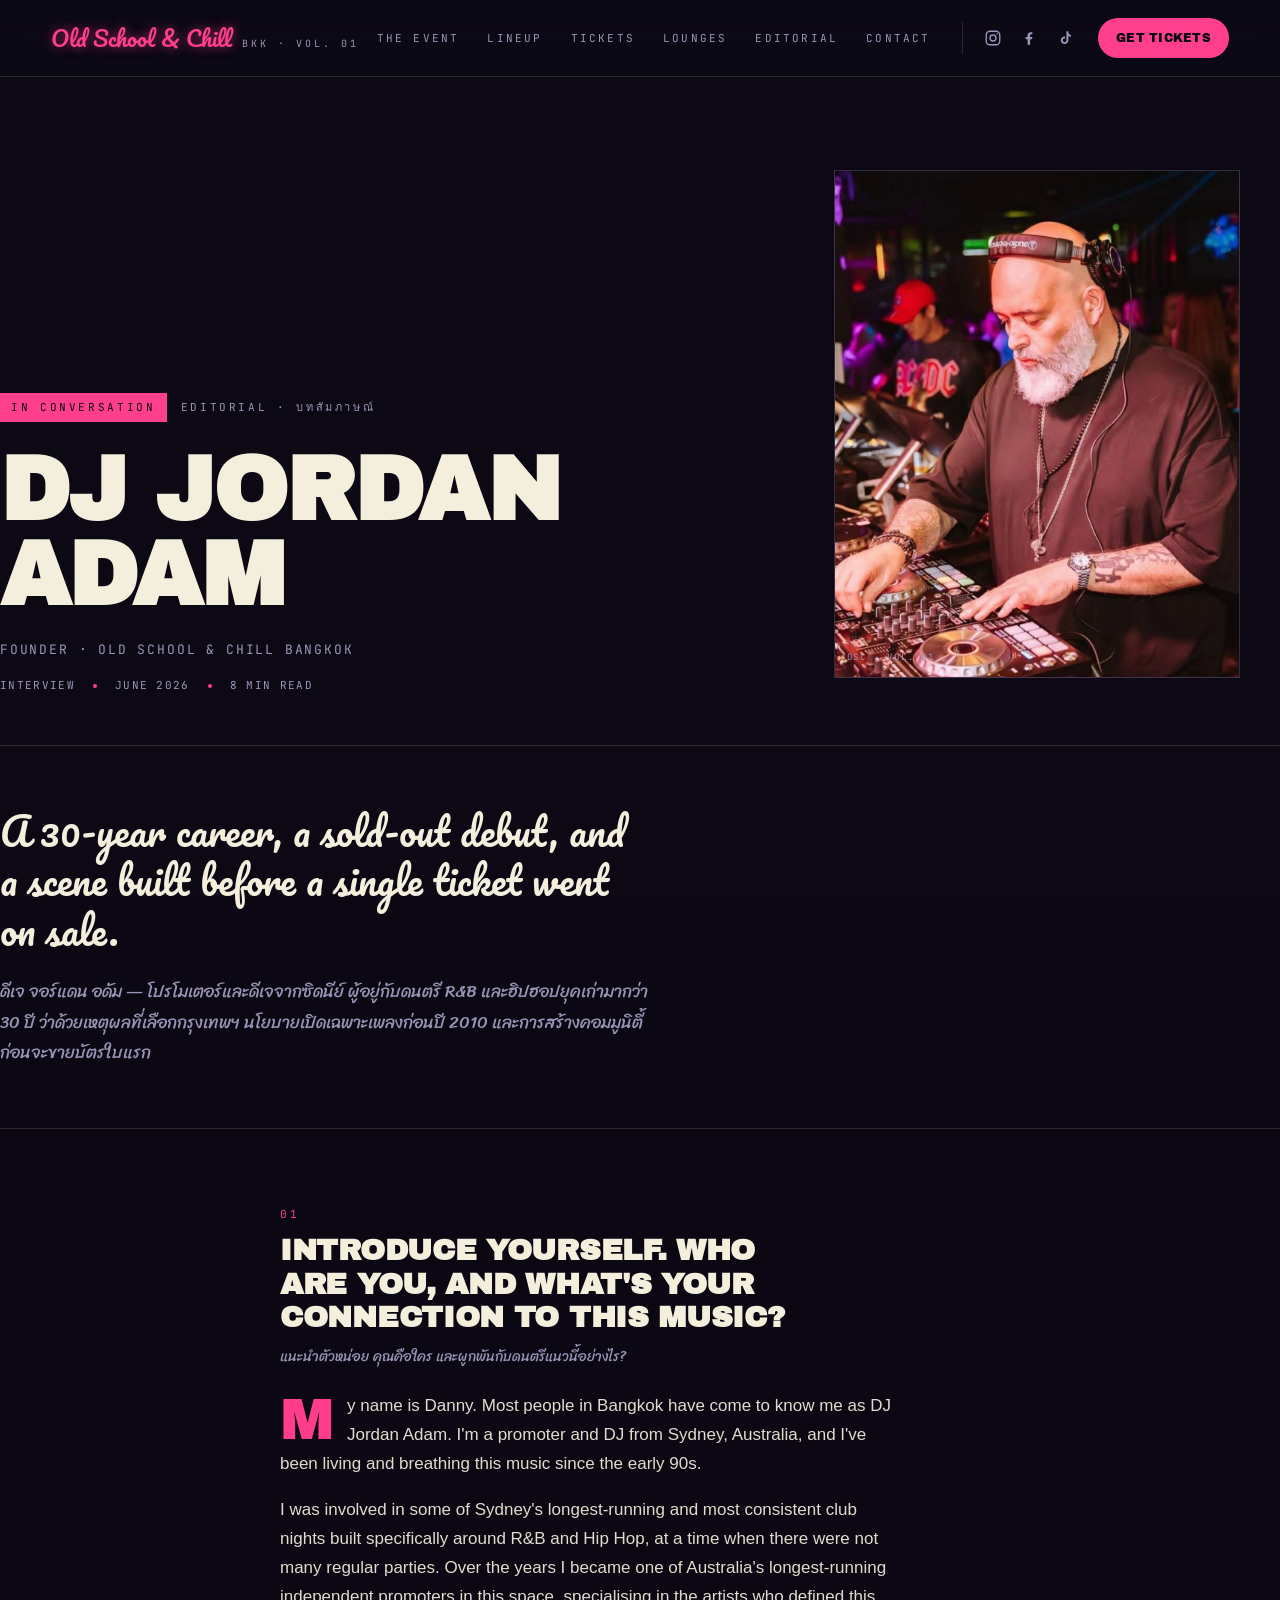
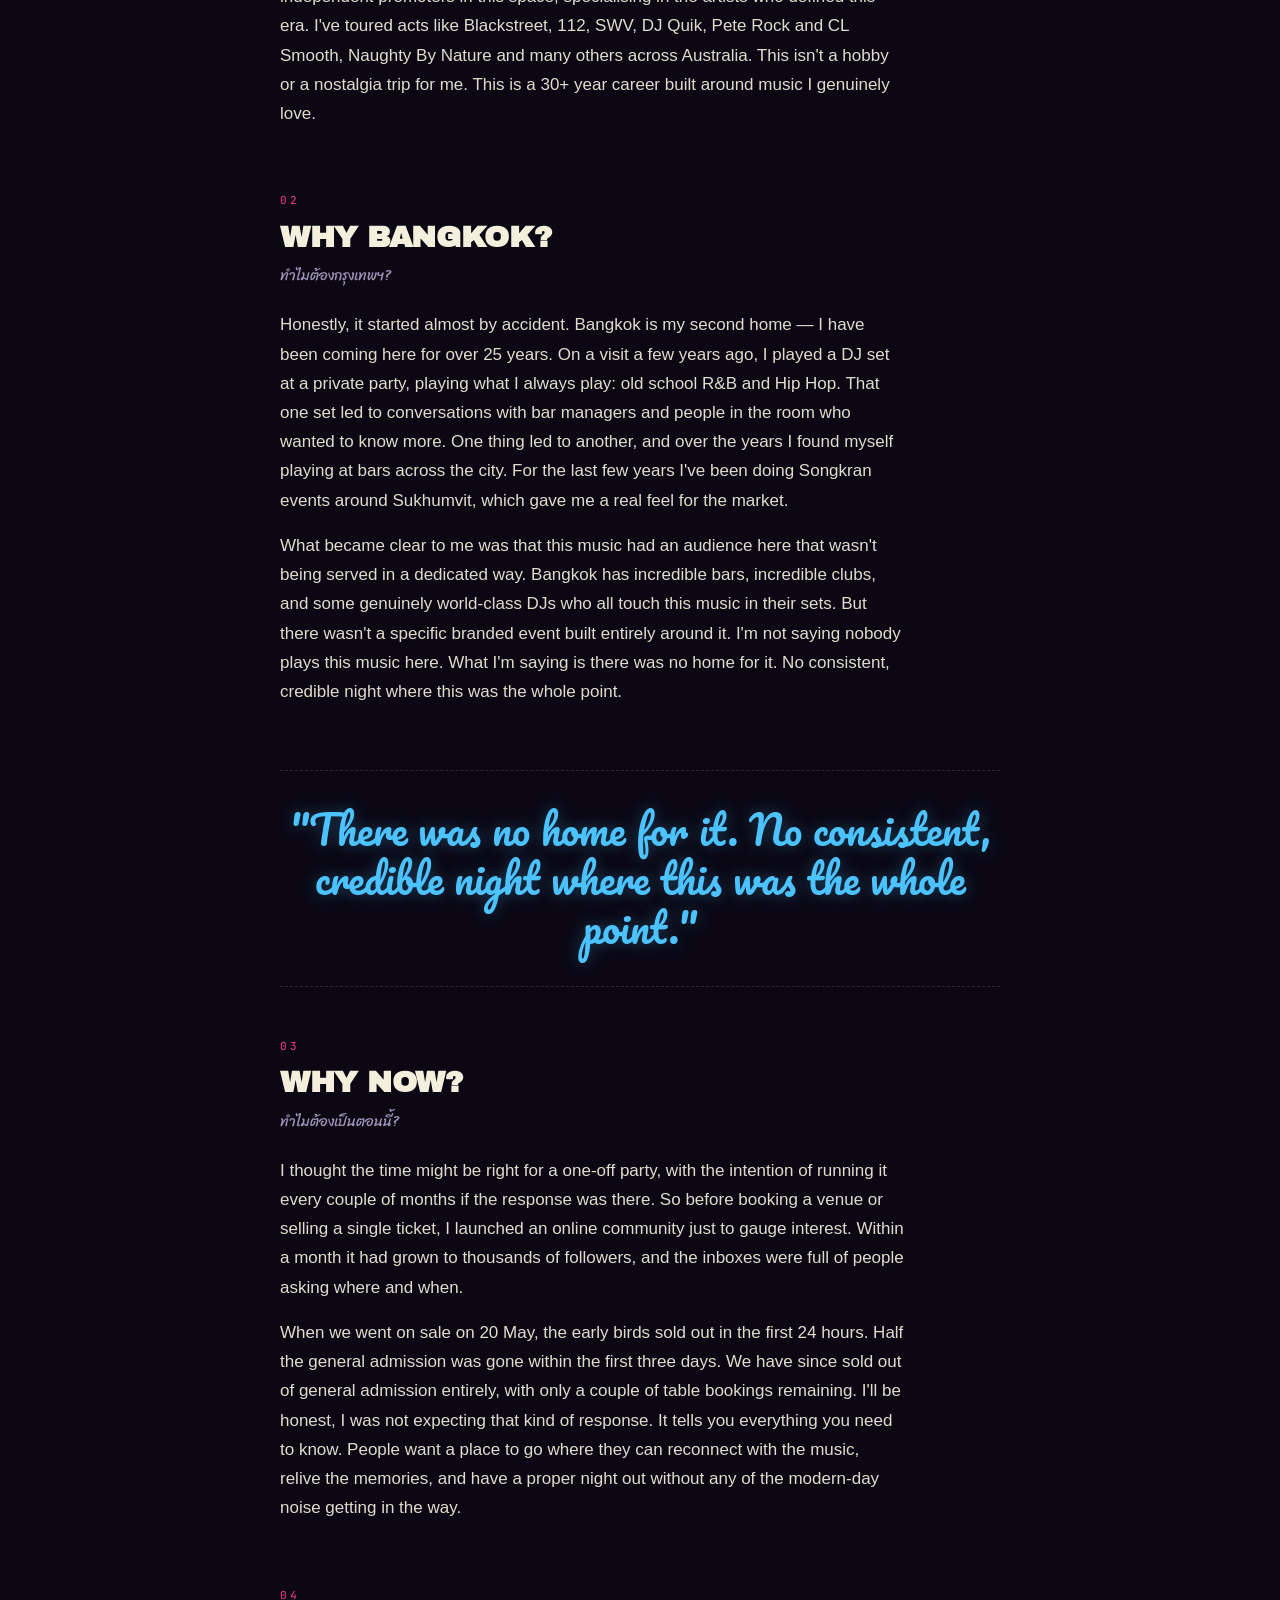
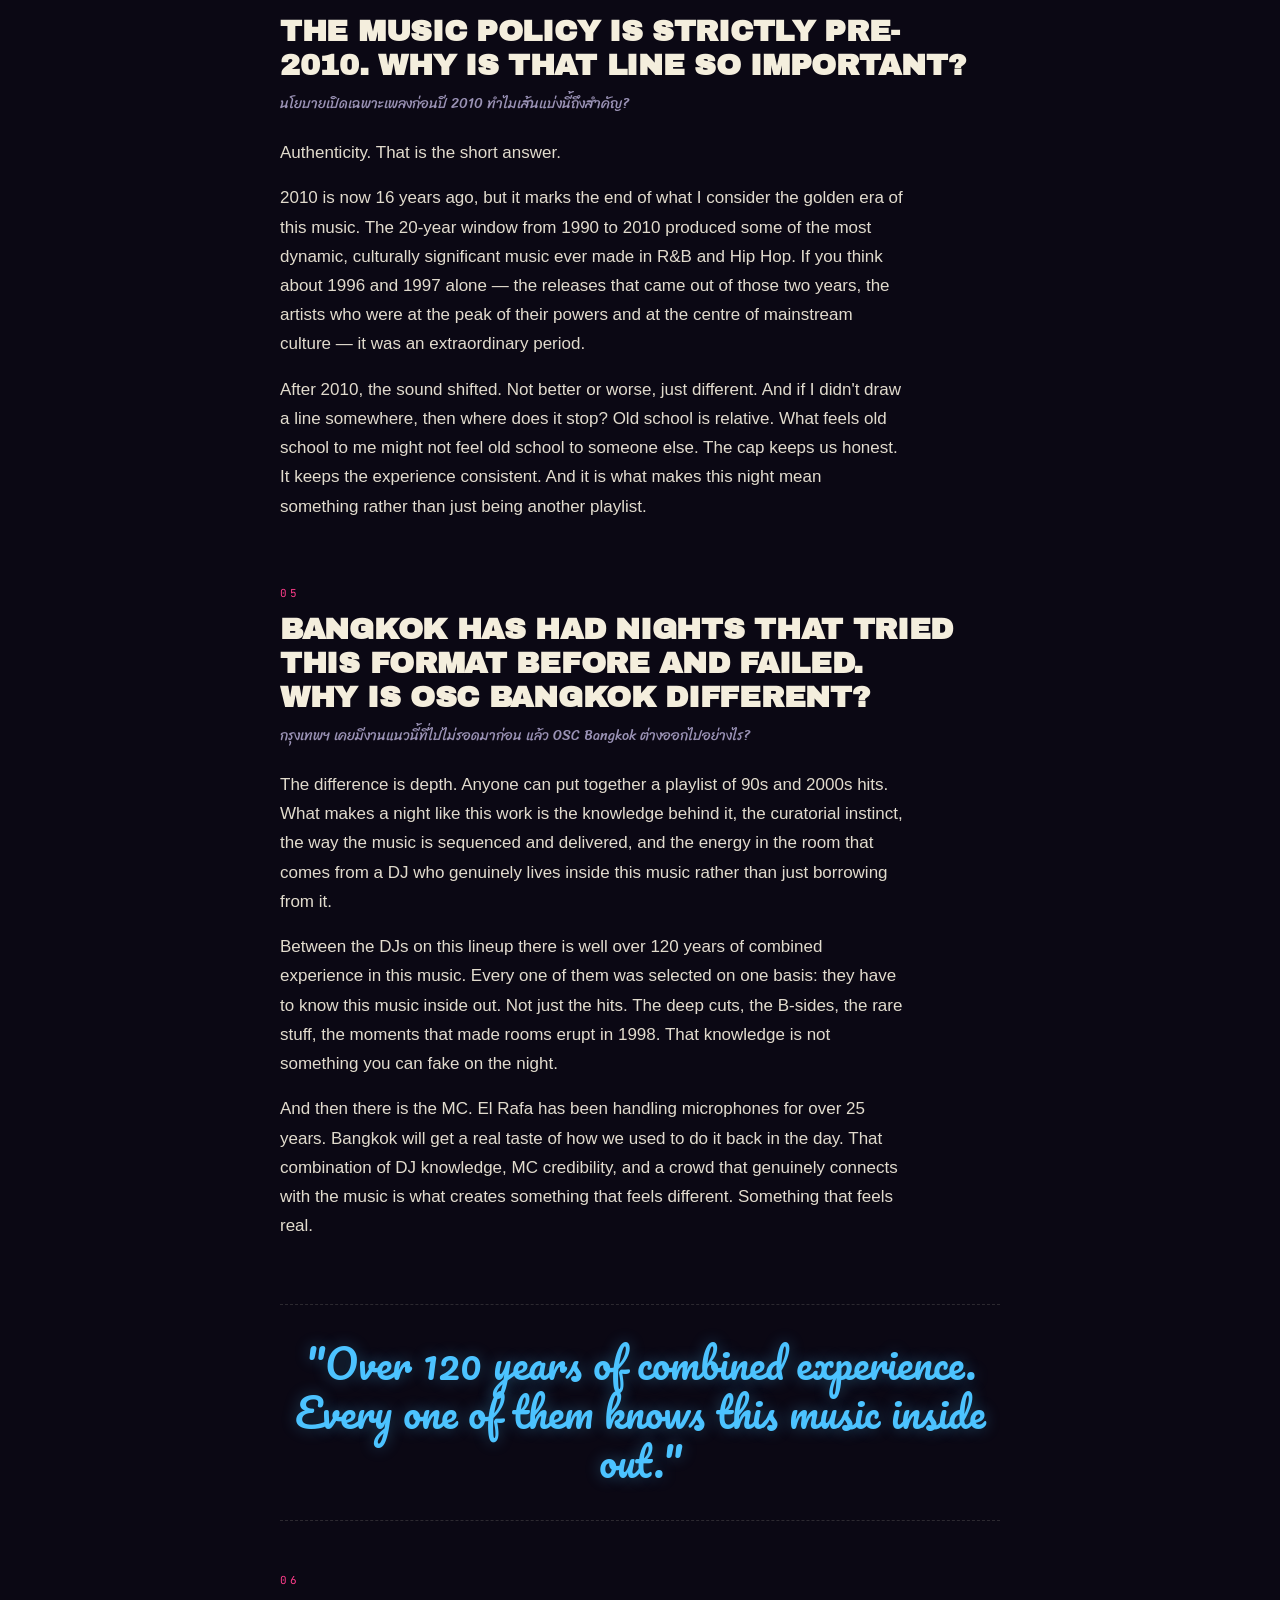
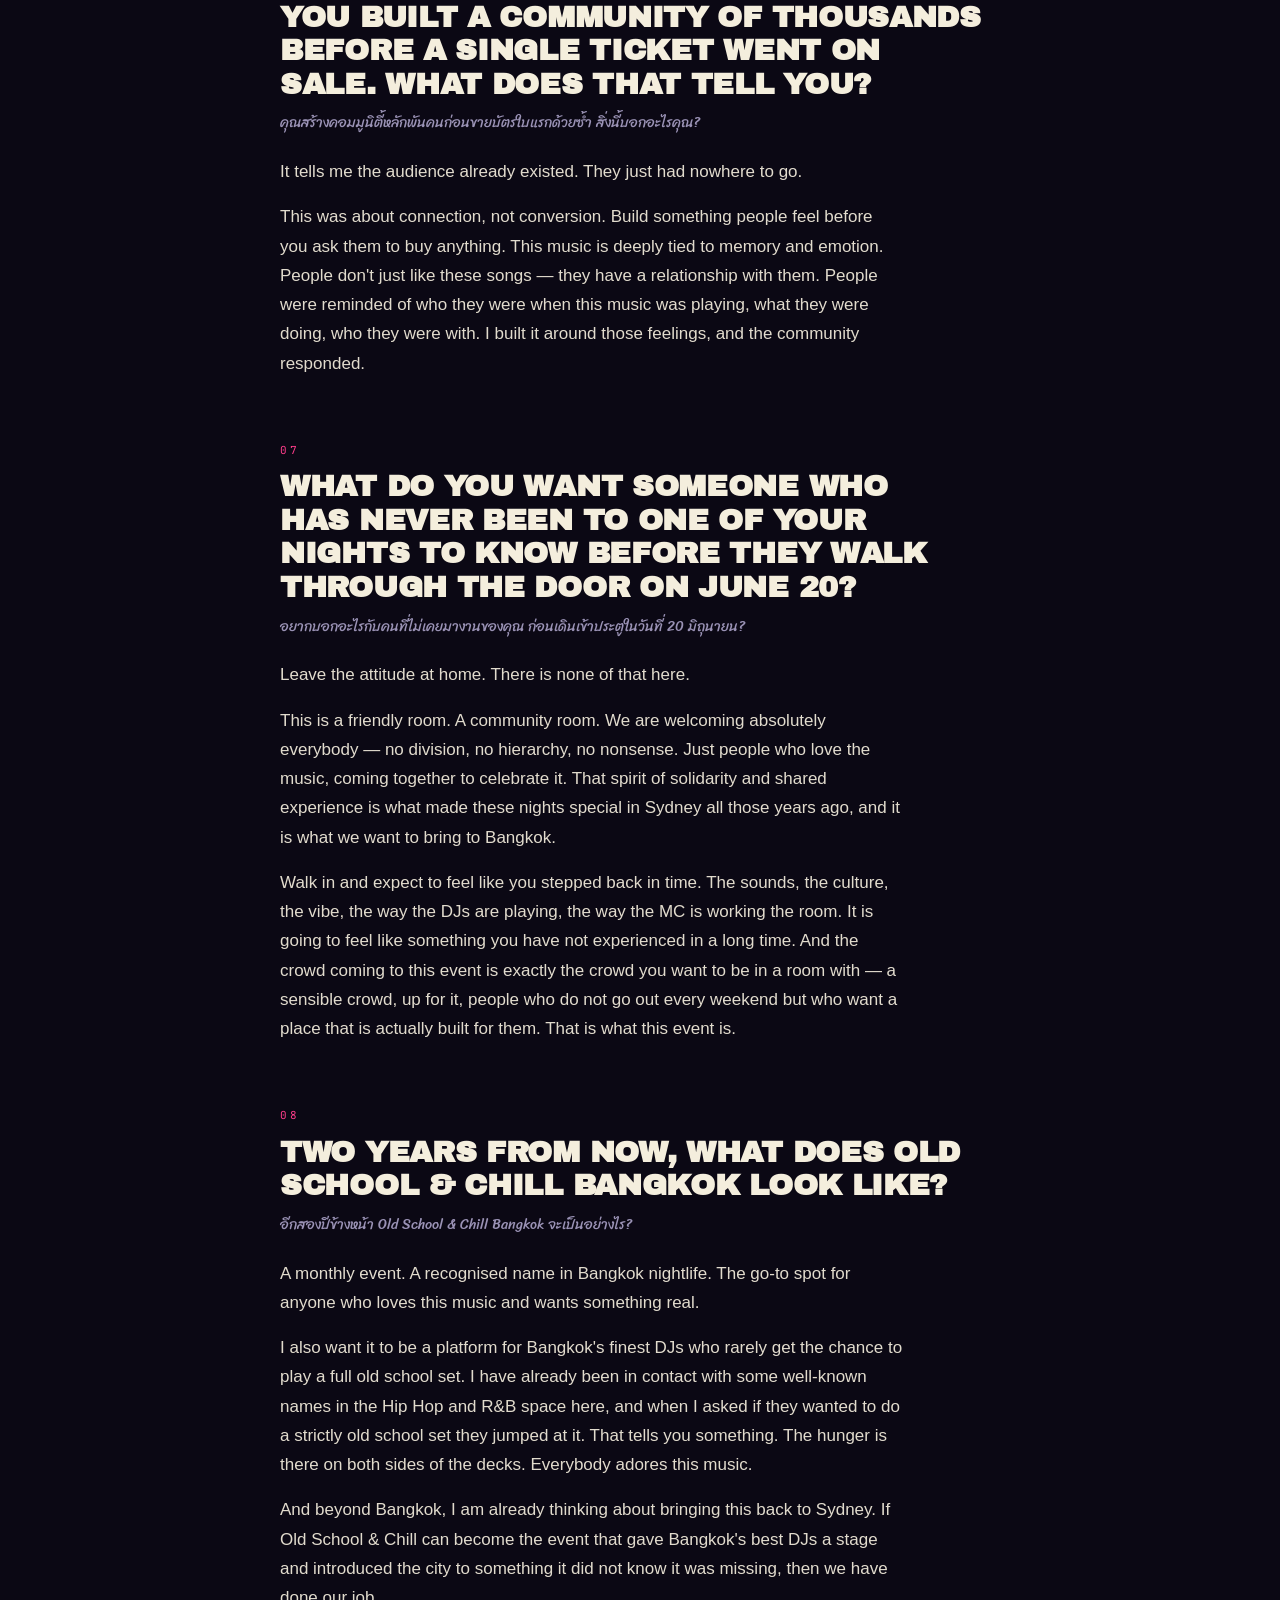
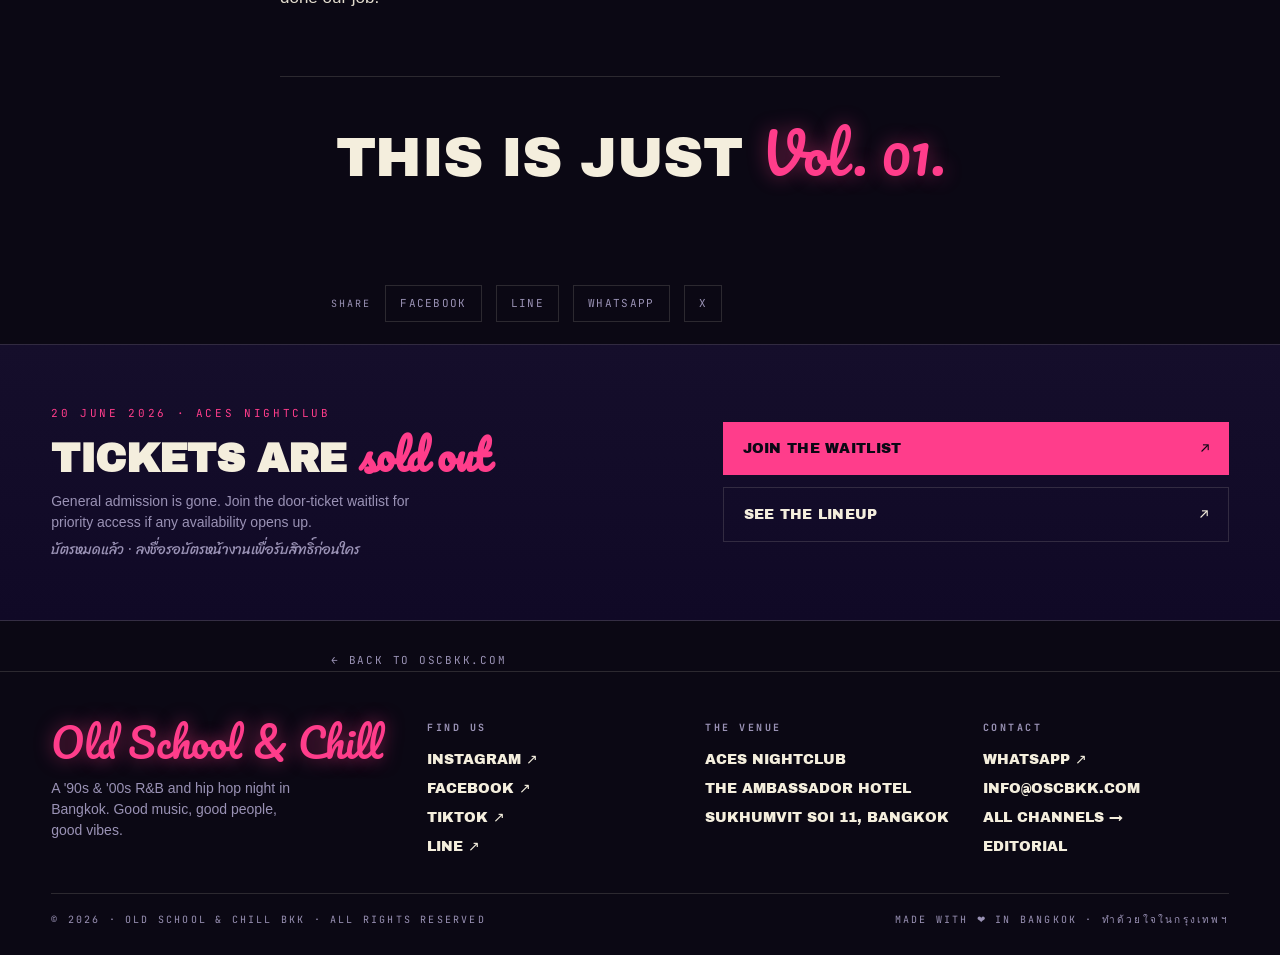
==== commit 0a1e7430: "fornatting" ====
--- a/in-conversation.html
+++ b/in-conversation.html
@@ -358,7 +358,7 @@
 
 /* proofing note (remove before launch) */
 .ed-proof {
-  max-width: 720px; margin: 0 auto; padding: 0 var(--pad-x);
+  max-width: 720px; margin: 0 auto; padding: 0 var(--pad-x); display: none;
 }
 .ed-proof span {
   display: block; margin-top: 18px; padding: 12px 14px;
@@ -587,10 +587,6 @@
   <div class="ed-back">
     <a href="index.html">← Back to oscbkk.com</a>
   </div>
-
-  <div class="ed-proof">
-    <span>PRE-LAUNCH NOTE — remove before publishing: Thai question translations were drafted by Claude. Have a native speaker proofread before going live.</span>
-  </div>
 </main>
 
 <!-- FOOTER (mirrors main site) -->
